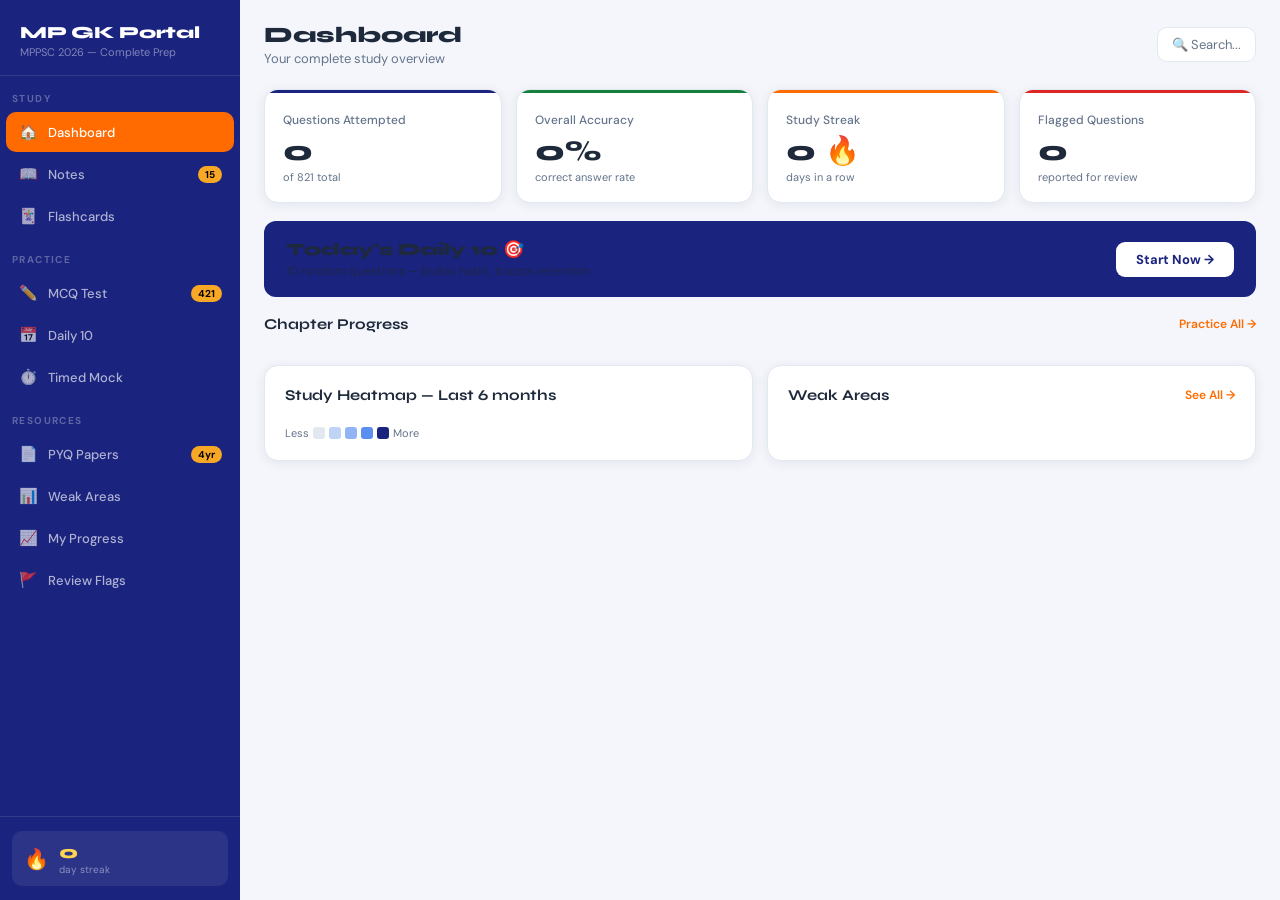
==== index.html @ d8f5557d "Add files via upload" ====
<!DOCTYPE html>
<html lang="en">
<head>
<meta charset="UTF-8">
<meta name="viewport" content="width=device-width,initial-scale=1.0">
<title>MP GK Portal 2026 — MPPSC Complete Prep</title>
<link href="https://fonts.googleapis.com/css2?family=Syne:wght@400;600;700;800&family=DM+Sans:wght@300;400;500;600&display=swap" rel="stylesheet">
<link rel="stylesheet" href="style.css">
</head>
<body>

<!-- SIDEBAR -->
<nav class="sidebar" id="sidebar">
  <div class="logo">
    <div class="logo-title">MP GK Portal</div>
    <div class="logo-sub">MPPSC 2026 — Complete Prep</div>
  </div>
  <div class="nav-section">Study</div>
  <div class="nav-item active" onclick="showPage('dashboard')"><span class="ni">🏠</span>Dashboard</div>
  <div class="nav-item" onclick="showPage('notes')"><span class="ni">📖</span>Notes<span class="nav-badge">15</span></div>
  <div class="nav-item" onclick="showPage('flashcards')"><span class="ni">🃏</span>Flashcards</div>
  <div class="nav-section">Practice</div>
  <div class="nav-item" onclick="showPage('test')"><span class="ni">✏️</span>MCQ Test<span class="nav-badge">421</span></div>
  <div class="nav-item" onclick="showPage('daily')"><span class="ni">📅</span>Daily 10</div>
  <div class="nav-item" onclick="showPage('timed')"><span class="ni">⏱️</span>Timed Mock</div>
  <div class="nav-section">Resources</div>
  <div class="nav-item" onclick="showPage('pyq')"><span class="ni">📄</span>PYQ Papers<span class="nav-badge">4yr</span></div>
  <div class="nav-item" onclick="showPage('weakareas')"><span class="ni">📊</span>Weak Areas</div>
  <div class="nav-item" onclick="showPage('progress')"><span class="ni">📈</span>My Progress</div>
  <div class="nav-item" onclick="showPage('review')">
    <span class="ni">🚩</span>Review Flags
    <span class="nav-badge" id="flag-count-badge" style="background:#DC2626;color:#fff;display:none">0</span>
  </div>
  <div class="nav-bottom">
    <div class="streak-pill">
      <span class="streak-fire">🔥</span>
      <div class="streak-info">
        <div class="streak-days" id="streak-display">0</div>
        <div class="streak-lbl">day streak</div>
      </div>
    </div>
  </div>
</nav>

<main class="main">
  <div class="topbar">
    <div style="display:flex;align-items:center;gap:10px">
      <button class="hamburger" onclick="toggleSidebar()">☰</button>
      <div>
        <div class="page-title" id="pg-title">Dashboard</div>
        <div class="page-sub" id="pg-sub">Your complete study overview</div>
      </div>
    </div>
    <div class="topbar-right">
      <div class="search-box" onclick="showToast('Search: use browser Ctrl+F on Notes page')">🔍 Search...</div>
    </div>
  </div>

  <!-- ═══ DASHBOARD ═══ -->
  <div class="page active" id="page-dashboard">
    <div class="grid-4">
      <div class="stat-card"><div class="stat-accent" style="background:var(--navy)"></div><div class="stat-lbl">Questions Attempted</div><div class="stat-val" id="d-attempted">0</div><div class="stat-delta" id="d-attempted-of" style="color:var(--muted)">of 821 total</div></div>
      <div class="stat-card"><div class="stat-accent" style="background:var(--success)"></div><div class="stat-lbl">Overall Accuracy</div><div class="stat-val" id="d-accuracy">0%</div><div class="stat-delta" style="color:var(--muted)">correct answer rate</div></div>
      <div class="stat-card"><div class="stat-accent" style="background:var(--saff)"></div><div class="stat-lbl">Study Streak</div><div class="stat-val" id="d-streak">0 🔥</div><div class="stat-delta" style="color:var(--muted)">days in a row</div></div>
      <div class="stat-card"><div class="stat-accent" style="background:var(--danger)"></div><div class="stat-lbl">Flagged Questions</div><div class="stat-val" id="d-flags">0</div><div class="stat-delta" style="color:var(--muted)">reported for review</div></div>
    </div>
    <div class="daily-banner" onclick="startDaily()">
      <div><div style="font-family:'Syne',sans-serif;font-size:17px;font-weight:800">Today's Daily 10 🎯</div><div style="font-size:12px;opacity:.8;margin-top:3px">10 random questions — builds habit, boosts retention</div></div>
      <button class="daily-btn" onclick="startDaily()">Start Now →</button>
    </div>
    <div class="sec-hd"><div class="sec-title">Chapter Progress</div><div class="sec-link" onclick="showPage('test')">Practice All →</div></div>
    <div class="ch-grid" id="dash-ch-grid"></div>
    <div class="grid-2">
      <div class="card"><div class="sec-hd"><div class="sec-title">Study Heatmap — Last 6 months</div></div>
        <div class="heatmap-grid" id="heatmap"></div>
        <div class="hm-legend">Less <span class="hm-cell hm-0"></span><span class="hm-cell hm-1"></span><span class="hm-cell hm-2"></span><span class="hm-cell hm-3"></span><span class="hm-cell hm-4"></span> More</div>
      </div>
      <div class="card"><div class="sec-hd"><div class="sec-title">Weak Areas</div><div class="sec-link" onclick="showPage('weakareas')">See All →</div></div><div id="dash-weak"></div></div>
    </div>
  </div>

  <!-- ═══ NOTES ═══ -->
  <div class="page" id="page-notes">
    <div class="notes-layout">
      <div class="notes-nav" id="notes-nav"></div>
      <div id="notes-content-area"></div>
    </div>
  </div>

  <!-- ═══ FLASHCARDS ═══ -->
  <div class="page" id="page-flashcards">
    <div class="flash-wrap">
      <div class="card" style="margin-bottom:16px">
        <div class="sec-hd"><div class="sec-title">Flashcard Mode</div></div>
        <div class="chip-row" id="flash-filter">
          <div class="chip chip-all on" onclick="flashChipAll(this)">All Chapters</div>
        </div>
        <div style="display:flex;gap:12px;align-items:center;flex-wrap:wrap">
          <div id="flash-count-info" style="font-size:13px;color:var(--muted)">421 cards selected</div>
          <button class="btn-primary" style="width:auto;padding:9px 22px" onclick="startFlash()">Start Flashcards →</button>
        </div>
      </div>
      <div id="flash-session" style="display:none">
        <div class="flash-counter" id="flash-counter">Card 1 of 421</div>
        <div class="flashcard" id="flashcard" onclick="flipCard()">
          <div id="flash-hint" style="font-size:11px;color:var(--muted);margin-bottom:10px;letter-spacing:.5px;font-weight:600">TAP TO REVEAL ANSWER</div>
          <div class="flash-q" id="flash-q"></div>
          <div class="flash-ans" id="flash-ans"></div>
          <div class="flash-expl" id="flash-expl"></div>
        </div>
        <div class="flash-nav" id="flash-nav" style="display:none">
          <button class="flash-know" onclick="flashKnow()">✓ I Know This</button>
          <button class="flash-dontknow" onclick="flashDontKnow()">✗ Study More</button>
        </div>
        <div style="display:flex;justify-content:center;gap:20px;margin-top:10px">
          <span style="font-size:12px;color:var(--success);font-weight:600">✓ Known: <span id="flash-known">0</span></span>
          <span style="font-size:12px;color:var(--danger);font-weight:600">✗ Learning: <span id="flash-learn">0</span></span>
        </div>
      </div>
    </div>
  </div>

  <!-- ═══ MCQ TEST ═══ -->
  <div class="page" id="page-test">
    <div id="test-home-scr">
      <div style="max-width:700px;margin:0 auto">
        <div class="card" style="margin-bottom:14px">
          <div class="sec-hd"><div class="sec-title">Select Test Mode</div></div>
          <div class="mode-grid" id="test-mode-grid">
            <div class="mode-card sel" onclick="selMode(this,0)"><div class="mode-icon">📚</div><div class="mode-name">Full Test</div><div class="mode-desc">All selected questions</div></div>
            <div class="mode-card" onclick="selMode(this,100)"><div class="mode-icon">📋</div><div class="mode-name">Long — 100 Qs</div><div class="mode-desc">Random · ~60 min</div></div>
            <div class="mode-card" onclick="selMode(this,50)"><div class="mode-icon">⚡</div><div class="mode-name">Practice — 50 Qs</div><div class="mode-desc">Random · ~30 min</div></div>
            <div class="mode-card" onclick="selMode(this,25)"><div class="mode-icon">🎯</div><div class="mode-name">Quick — 25 Qs</div><div class="mode-desc">Random · ~15 min</div></div>
          </div>
        </div>
        <div class="card" style="margin-bottom:14px">
          <div class="sec-hd"><div class="sec-title">Filter by Chapter</div><button class="btn-ghost" onclick="selectAllChaps()">Select All</button></div>
          <div class="chip-row" id="ch-filter-chips"></div>
        </div>
        <button class="btn-primary" onclick="startTest(false)">Start Test →</button>
      </div>
    </div>
    <div id="test-q-scr" style="display:none;max-width:720px;margin:0 auto">
      <div class="q-header">
        <div style="display:flex;align-items:center;gap:8px;flex-wrap:wrap">
          <span class="q-badge" id="qchap-badge">Chapter</span>
          <span class="q-num-pill" id="q-num-badge">Q1</span>
          <span class="q-upd" id="q-upd-badge" style="display:none">Updated 2026</span>
        </div>
        <span id="q-info-text" style="font-size:12px;color:var(--muted)">1/421</span>
      </div>
      <div class="pbar"><div class="pfill" id="q-pfill" style="width:.2%"></div></div>
      <div class="q-card">
        <div class="q-text" id="q-text"></div>
        <div class="opts" id="q-opts"></div>
        <div class="conf-wrap" id="conf-wrap" style="display:none">
          <button class="conf-btn conf-sure" id="conf-sure" onclick="setConf('sure')">✓ Sure</button>
          <button class="conf-btn conf-unsure" id="conf-unsure" onclick="setConf('unsure')">? Unsure</button>
          <span style="font-size:11px;color:var(--muted);align-self:center">Rate your confidence</span>
        </div>
        <div class="ans-box" id="q-ans-box">
          <div class="ans-correct" id="q-ans-correct"></div>
          <div class="ans-expl" id="q-ans-expl"></div>
          <div class="ans-upd" id="q-ans-upd" style="display:none"></div>
        </div>
      </div>
      <div class="q-actions">
        <button class="btn-reveal" id="btn-reveal" onclick="revealAns()">🔍 Reveal Answer</button>
        <button class="btn-next" id="btn-next" style="display:none" onclick="nextQ()">Next →</button>
        <button class="btn-skip" id="btn-skip" onclick="skipQ()">Skip</button>
        <button class="btn-flag" id="btn-flag" onclick="flagQuestion()">🚩 Flag for Review</button>
      </div>
    </div>
    <div id="test-result-scr" style="display:none;max-width:680px;margin:0 auto">
      <div class="card result-big">
        <div style="font-size:32px;margin-bottom:8px">🏆</div>
        <div style="font-family:'Syne',sans-serif;font-size:19px;font-weight:800;margin-bottom:4px">Test Complete!</div>
        <div class="score-circle" id="res-circle">
          <div class="score-pct" id="res-pct">0%</div>
          <div class="score-grade" id="res-grade">Score</div>
        </div>
        <div class="result-grid">
          <div class="rg-item g"><div class="rg-val" id="rg-c">0</div><div class="rg-lbl">Correct</div></div>
          <div class="rg-item r"><div class="rg-val" id="rg-w">0</div><div class="rg-lbl">Wrong</div></div>
          <div class="rg-item o"><div class="rg-val" id="rg-s">0</div><div class="rg-lbl">Skipped</div></div>
          <div class="rg-item"><div class="rg-val" id="rg-t">0</div><div class="rg-lbl">Total</div></div>
          <div class="rg-item"><div class="rg-val" id="rg-a">0%</div><div class="rg-lbl">Accuracy</div></div>
          <div class="rg-item"><div class="rg-val" id="rg-tm">0m</div><div class="rg-lbl">Time</div></div>
        </div>
        <div class="result-btns">
          <button class="btn-primary" style="width:auto;padding:10px 22px" onclick="retakeTest()">Retake</button>
          <button class="btn-secondary" onclick="showReview()">Review Answers</button>
          <button class="btn-ghost" onclick="showPage('dashboard')">Dashboard</button>
        </div>
      </div>
      <div id="review-answers-section" style="display:none;margin-top:16px">
        <div class="sec-hd">
          <div class="sec-title">Answer Review</div>
          <div style="display:flex;gap:6px">
            <button class="btn-ghost" id="rf-all" onclick="filterReview('all')" style="border-color:var(--navy);color:var(--navy)">All</button>
            <button class="btn-ghost" id="rf-wrong" onclick="filterReview('wrong')">Wrong</button>
            <button class="btn-ghost" id="rf-unsure" onclick="filterReview('unsure')">Unsure</button>
          </div>
        </div>
        <div id="review-list-container"></div>
      </div>
    </div>
  </div>

  <!-- ═══ DAILY 10 ═══ -->
  <div class="page" id="page-daily">
    <div style="max-width:500px">
      <div class="daily-banner" style="margin-bottom:16px">
        <div><div style="font-family:'Syne',sans-serif;font-size:18px;font-weight:800">Daily 10 Challenge</div><div style="font-size:12px;opacity:.8;margin-top:3px">10 questions every day</div></div>
        <div style="font-size:32px;font-weight:800;color:#FFD54F;font-family:'Syne',sans-serif">10</div>
      </div>
      <div class="card">
        <div style="font-size:14px;font-weight:600;margin-bottom:5px">Today's session</div>
        <div id="daily-date-info" style="font-size:12px;color:var(--muted);margin-bottom:16px"></div>
        <div style="background:var(--bg);border-radius:12px;padding:16px;text-align:center;margin-bottom:16px">
          <div id="daily-streak-num" style="font-size:36px;font-weight:800;color:var(--navy);font-family:'Syne',sans-serif">0</div>
          <div style="font-size:12px;color:var(--muted)">day streak 🔥</div>
        </div>
        <button class="btn-primary" onclick="startDaily()">Begin Today's 10 Questions →</button>
      </div>
    </div>
  </div>

  <!-- ═══ TIMED MOCK ═══ -->
  <div class="page" id="page-timed">
    <div style="max-width:580px;margin:0 auto" id="timed-home">
      <div class="card" style="text-align:center;padding:28px">
        <div style="font-size:40px;margin-bottom:12px">⏱️</div>
        <div style="font-family:'Syne',sans-serif;font-size:20px;font-weight:800;margin-bottom:6px">Timed Mock Test</div>
        <div style="font-size:13px;color:var(--muted);margin-bottom:20px">Simulate real exam conditions with live countdown</div>
        <div class="mode-grid" id="timed-mode-grid" style="margin-bottom:16px">
          <div class="mode-card sel" onclick="selTimedMode(this,100,90)"><div class="mode-icon">📝</div><div class="mode-name">Full Mock</div><div class="mode-desc">100 Qs · 90 Minutes</div></div>
          <div class="mode-card" onclick="selTimedMode(this,50,45)"><div class="mode-icon">⚡</div><div class="mode-name">Quick Mock</div><div class="mode-desc">50 Qs · 45 Minutes</div></div>
        </div>
        <button class="btn-primary" onclick="startTimedTest()">Start Timed Mock →</button>
      </div>
    </div>
    <div id="timed-test-wrap" style="display:none;max-width:720px;margin:0 auto">
      <div style="display:flex;align-items:center;justify-content:space-between;margin-bottom:14px;flex-wrap:wrap;gap:8px">
        <div class="q-timer-box" id="timed-timer">90:00</div>
        <div style="font-size:13px;color:var(--muted)" id="timed-info">Q 1/100</div>
        <button class="btn-ghost" style="color:var(--danger);border-color:#FCA5A5" onclick="endTimedTest()">End Test</button>
      </div>
      <div class="pbar"><div class="pfill" id="timed-pbar" style="width:.2%"></div></div>
      <div class="q-card">
        <div class="q-chapter-tag" id="timed-chap"></div>
        <div class="q-num-pill" id="timed-qnum" style="display:inline-block;margin-bottom:10px">Q1</div>
        <div class="q-text" id="timed-qtext"></div>
        <div class="opts" id="timed-opts"></div>
        <div class="ans-box" id="timed-ans-box">
          <div class="ans-correct" id="timed-ans-correct"></div>
          <div class="ans-expl" id="timed-ans-expl"></div>
        </div>
      </div>
      <div class="q-actions">
        <button class="btn-reveal" id="timed-reveal" onclick="timedReveal()">🔍 Reveal</button>
        <button class="btn-next" id="timed-next" style="display:none" onclick="timedNext()">Next →</button>
        <button class="btn-skip" onclick="timedSkip()">Skip</button>
      </div>
    </div>
  </div>

  <!-- ═══ PYQ PAPERS ═══ -->
  <div class="page" id="page-pyq">
    <div class="pyq-year-tabs">
      <div class="pyq-tab active" data-year="all" onclick="renderPYQ('all')">All Years</div>
      <div class="pyq-tab" data-year="2024" onclick="renderPYQ('2024')">2024</div>
      <div class="pyq-tab" data-year="2023" onclick="renderPYQ('2023')">2023</div>
      <div class="pyq-tab" data-year="2022" onclick="renderPYQ('2022')">2022</div>
      <div class="pyq-tab" data-year="2021" onclick="renderPYQ('2021')">2021</div>
    </div>
    <div class="card" style="margin-bottom:14px;background:#EEF0FF;border-color:#C5CAE9">
      <div style="font-size:13px;color:var(--navy);font-weight:600">📋 About PYQ Section</div>
      <div style="font-size:12px;color:var(--muted);margin-top:4px">Each paper has 100 practice MCQs based on MPPSC exam pattern. Click "Download" to get the official PDF from MPPSC website, or "Practice MCQs" to attempt questions here.</div>
    </div>
    <div id="pyq-list"></div>
  </div>

  <!-- ═══ WEAK AREAS ═══ -->
  <div class="page" id="page-weakareas">
    <div class="grid-2">
      <div class="card">
        <div class="sec-hd"><div class="sec-title">Chapter-wise Accuracy</div></div>
        <div id="weak-list-full"></div>
      </div>
      <div class="card">
        <div class="sec-hd"><div class="sec-title">Improvement Suggestions</div></div>
        <div id="weak-suggestions" style="font-size:13px;color:var(--muted);line-height:1.8"></div>
      </div>
    </div>
    <div class="card">
      <div class="sec-hd"><div class="sec-title">Smart Revision Mode</div><div style="font-size:12px;color:var(--muted)">Only your previously wrong questions</div></div>
      <div id="smart-rev-info" style="font-size:13px;color:var(--muted);margin-bottom:12px">Complete some tests first to unlock smart revision.</div>
      <button class="btn-primary" style="width:auto;padding:10px 22px" onclick="startSmartRevision()">Start Smart Revision →</button>
    </div>
  </div>

  <!-- ═══ PROGRESS ═══ -->
  <div class="page" id="page-progress">
    <div class="grid-4" id="prog-stats"></div>
    <div class="card" style="margin-bottom:16px">
      <div class="sec-hd"><div class="sec-title">Study Heatmap — Last 6 months</div></div>
      <div class="heatmap-grid" id="heatmap2"></div>
      <div class="hm-legend">Less <span class="hm-cell hm-0"></span><span class="hm-cell hm-1"></span><span class="hm-cell hm-2"></span><span class="hm-cell hm-3"></span><span class="hm-cell hm-4"></span> More</div>
    </div>
    <div class="card">
      <div class="sec-hd"><div class="sec-title">Chapter Progress Rings</div></div>
      <div class="rings-grid" id="progress-rings"></div>
    </div>
  </div>

  <!-- ═══ REVIEW FLAGS ═══ -->
  <div class="page" id="page-review">
    <div class="grid-3" style="margin-bottom:20px">
      <div class="stat-card"><div class="stat-accent" style="background:var(--danger)"></div><div class="stat-lbl">Total Flagged</div><div class="stat-val" id="rev-total">0</div></div>
      <div class="stat-card"><div class="stat-accent" style="background:var(--warn)"></div><div class="stat-lbl">Pending Review</div><div class="stat-val" id="rev-pending">0</div></div>
      <div class="stat-card"><div class="stat-accent" style="background:var(--success)"></div><div class="stat-lbl">Resolved</div><div class="stat-val" id="rev-resolved">0</div></div>
    </div>
    <div class="card">
      <div class="sec-hd">
        <div class="sec-title">Flagged Questions</div>
        <div style="font-size:12px;color:var(--muted)">Community-reported · Admin can mark resolved</div>
      </div>
      <div id="flags-list"></div>
    </div>
  </div>

</main>

<!-- FLAG MODAL — using fixed positioning properly -->
<div id="flag-modal" style="display:none;position:fixed;inset:0;background:rgba(0,0,0,.55);z-index:9000;align-items:center;justify-content:center">
  <div style="background:#fff;border-radius:16px;padding:26px;max-width:460px;width:calc(100% - 40px);margin:20px;box-shadow:0 20px 60px rgba(0,0,0,.3)">
    <div style="font-family:'Syne',sans-serif;font-size:16px;font-weight:800;margin-bottom:5px">🚩 Flag for Review</div>
    <div style="font-size:12px;color:var(--muted);margin-bottom:14px">Report incorrect answers, outdated info, or confusing questions</div>
    <div id="flag-q-preview" style="background:#F4F6FB;border-radius:8px;padding:12px;font-size:13px;font-weight:600;margin-bottom:14px;color:var(--text);border-left:3px solid var(--danger)"></div>
    <div style="font-size:12px;font-weight:700;margin-bottom:10px;color:var(--text)">Reason:</div>
    <div style="display:flex;flex-direction:column;gap:8px;margin-bottom:14px">
      <label style="display:flex;align-items:center;gap:9px;font-size:13px;cursor:pointer"><input type="radio" name="fr" value="wrong_answer" checked> Wrong correct answer marked</label>
      <label style="display:flex;align-items:center;gap:9px;font-size:13px;cursor:pointer"><input type="radio" name="fr" value="outdated"> Outdated information (2026 update needed)</label>
      <label style="display:flex;align-items:center;gap:9px;font-size:13px;cursor:pointer"><input type="radio" name="fr" value="confusing"> Confusing or ambiguous question</label>
      <label style="display:flex;align-items:center;gap:9px;font-size:13px;cursor:pointer"><input type="radio" name="fr" value="typo"> Spelling or typo error</label>
    </div>
    <textarea id="flag-note" placeholder="Additional details (optional)..." style="width:100%;border:1px solid var(--border);border-radius:8px;padding:10px;font-size:12px;font-family:'DM Sans',sans-serif;resize:vertical;min-height:68px;margin-bottom:14px;background:var(--bg);color:var(--text)"></textarea>
    <div style="display:flex;gap:10px">
      <button class="btn-primary" style="flex:1" onclick="submitFlag()">Submit Report</button>
      <button class="btn-ghost" onclick="closeFlagModal()">Cancel</button>
    </div>
  </div>
</div>

<script src="data_q.js"></script>
<script src="data_pyq.js"></script>
<script src="data_notes.js"></script>
<script src="app.js"></script>
</body>
</html>
---- style.css ----
:root{--navy:#1A237E;--saff:#FF6B00;--gold:#F9A825;--bg:#F4F6FB;--card:#fff;--border:#E2E8F0;--text:#1E293B;--muted:#64748B;--success:#15803D;--danger:#DC2626;--warn:#D97706;--radius:14px;--shadow:0 2px 12px rgba(30,41,59,.08)}
*{box-sizing:border-box;margin:0;padding:0}
body{font-family:'DM Sans',sans-serif;background:var(--bg);color:var(--text);min-height:100vh;overflow-x:hidden}

/* SIDEBAR */
.sidebar{width:240px;background:var(--navy);min-height:100vh;position:fixed;left:0;top:0;z-index:100;display:flex;flex-direction:column;transition:transform .3s}
.logo{padding:22px 20px 16px;border-bottom:1px solid rgba(255,255,255,.1)}
.logo-title{font-family:'Syne',sans-serif;font-size:17px;font-weight:800;color:#fff;letter-spacing:-.3px}
.logo-sub{font-size:11px;color:rgba(255,255,255,.45);margin-top:2px}
.nav-section{padding:16px 12px 6px;font-size:10px;font-weight:700;color:rgba(255,255,255,.3);letter-spacing:1.4px;text-transform:uppercase}
.nav-item{display:flex;align-items:center;gap:10px;padding:10px 12px;margin:1px 6px;border-radius:10px;cursor:pointer;color:rgba(255,255,255,.65);font-size:13px;font-weight:500;transition:all .15s}
.nav-item:hover{background:rgba(255,255,255,.1);color:#fff}
.nav-item.active{background:var(--saff);color:#fff}
.nav-item .ni{font-size:15px;width:20px;text-align:center;flex-shrink:0}
.nav-badge{margin-left:auto;background:var(--gold);color:#000;font-size:10px;font-weight:700;padding:2px 7px;border-radius:20px}
.nav-bottom{margin-top:auto;padding:14px 12px;border-top:1px solid rgba(255,255,255,.1)}
.streak-pill{background:rgba(255,255,255,.08);border-radius:10px;padding:10px 12px;display:flex;align-items:center;gap:10px}
.streak-fire{font-size:20px}
.streak-days{font-size:18px;font-weight:800;color:#FFD54F;font-family:'Syne',sans-serif}
.streak-lbl{font-size:10px;color:rgba(255,255,255,.45)}
.streak-info{flex:1}

/* MAIN */
.main{margin-left:240px;min-height:100vh;padding:22px 24px}
.topbar{display:flex;align-items:center;justify-content:space-between;margin-bottom:22px}
.page-title{font-family:'Syne',sans-serif;font-size:22px;font-weight:800;color:var(--text)}
.page-sub{font-size:13px;color:var(--muted);margin-top:2px}
.topbar-right{display:flex;align-items:center;gap:10px}
.search-box{display:flex;align-items:center;gap:8px;background:var(--card);border:1px solid var(--border);border-radius:10px;padding:8px 14px;font-size:13px;color:var(--muted);cursor:pointer}
.hamburger{display:none;background:none;border:none;font-size:22px;cursor:pointer;padding:4px;color:var(--text)}

.page{display:none}.page.active{display:block}

/* CARDS */
.card{background:var(--card);border-radius:var(--radius);border:1px solid var(--border);box-shadow:var(--shadow);padding:20px}

/* GRIDS */
.grid-4{display:grid;grid-template-columns:repeat(4,1fr);gap:14px;margin-bottom:18px}
.grid-3{display:grid;grid-template-columns:repeat(3,1fr);gap:14px;margin-bottom:18px}
.grid-2{display:grid;grid-template-columns:repeat(2,minmax(0,1fr));gap:14px;margin-bottom:18px}

/* STAT CARDS */
.stat-card{background:var(--card);border-radius:var(--radius);border:1px solid var(--border);padding:18px;position:relative;overflow:hidden;box-shadow:var(--shadow)}
.stat-accent{position:absolute;top:0;left:0;right:0;height:3px}
.stat-lbl{font-size:12px;color:var(--muted);font-weight:500;margin-top:4px}
.stat-val{font-family:'Syne',sans-serif;font-size:28px;font-weight:800;margin:6px 0 2px}
.stat-delta{font-size:11px;color:var(--muted)}

/* SECTION HEADER */
.sec-hd{display:flex;align-items:center;justify-content:space-between;margin-bottom:14px}
.sec-title{font-family:'Syne',sans-serif;font-size:15px;font-weight:700}
.sec-link{font-size:12px;color:var(--saff);cursor:pointer;font-weight:600}

/* DAILY BANNER */
.daily-banner{background:var(--navy);border-radius:12px;padding:18px 22px;margin-bottom:18px;display:flex;align-items:center;justify-content:space-between;cursor:pointer}
.daily-btn{background:#fff;color:var(--navy);border:none;border-radius:9px;padding:9px 20px;font-size:13px;font-weight:700;cursor:pointer;font-family:'DM Sans',sans-serif;white-space:nowrap}

/* CHAPTER CARDS */
.ch-grid{display:grid;grid-template-columns:repeat(3,1fr);gap:10px;margin-bottom:18px}
.ch-card{background:var(--card);border:1px solid var(--border);border-radius:12px;padding:14px;cursor:pointer;transition:all .2s}
.ch-card:hover{border-color:var(--navy);transform:translateY(-2px);box-shadow:0 6px 20px rgba(26,35,126,.1)}
.ch-pb{height:4px;border-radius:2px;background:#E2E8F0;margin-top:10px;overflow:hidden}
.ch-pf{height:100%;border-radius:2px;transition:width .6s}
.ch-name{font-size:12px;font-weight:600}
.ch-count{font-size:10px;color:var(--muted);margin-top:2px}

/* HEATMAP */
.heatmap-grid{display:grid;grid-template-columns:repeat(26,1fr);gap:3px;margin:8px 0}
.hm-cell{aspect-ratio:1;border-radius:3px;display:inline-block;width:12px;height:12px}
.hm-legend{display:flex;align-items:center;gap:4px;font-size:11px;color:var(--muted)}
.hm-0{background:#E2E8F0}.hm-1{background:#BFD3F7}.hm-2{background:#93B4F4}.hm-3{background:#5C8EEF}.hm-4{background:var(--navy)}

/* WEAK AREAS */
.weak-item{display:flex;align-items:center;gap:12px;padding:9px 0;border-bottom:1px solid var(--border)}
.weak-item:last-child{border:0}
.weak-bar-wrap{flex:1;height:6px;background:#E2E8F0;border-radius:3px;overflow:hidden}
.weak-bar{height:100%;border-radius:3px;transition:width .8s}
.weak-name{font-size:11.5px;font-weight:600;width:120px;flex-shrink:0}
.weak-pct{font-size:12px;font-weight:700;width:38px;text-align:right;flex-shrink:0}

/* NOTES */
.notes-layout{display:grid;grid-template-columns:200px 1fr;gap:16px}
.notes-nav{display:flex;flex-direction:column;gap:2px}
.notes-nav-item{padding:9px 12px;border-radius:9px;cursor:pointer;font-size:12.5px;font-weight:500;color:var(--muted);transition:all .15s;border:1px solid transparent}
.notes-nav-item:hover{background:var(--card);color:var(--text);border-color:var(--border)}
.notes-nav-item.active{background:var(--navy);color:#fff}
.notes-nav-item.starred::after{content:"★";color:var(--gold);margin-left:5px}
.note-content{display:none}.note-content.active{display:block}
.nsh{background:var(--navy);color:#fff;padding:9px 16px;border-radius:9px;font-size:13px;font-weight:700;margin-bottom:10px}
.nssh{background:var(--saff);color:#fff;padding:5px 13px;border-radius:6px;font-size:11px;font-weight:700;margin:10px 0 7px}
.nkv{width:100%;border-collapse:collapse;font-size:12.5px;margin-bottom:8px}
.nkv td{padding:6px 10px;border:1px solid var(--border);vertical-align:top;line-height:1.5}
.nkv tr:nth-child(odd) td{background:#F8F9FF}
.nkv td:first-child{font-weight:600;color:var(--navy);width:32%;background:#EEF0FF!important}
.ntip{padding:9px 13px;border-radius:7px;font-size:12px;margin:8px 0;border-left:4px solid}
.ntip-w{background:#FFFBEB;color:#92400E;border-color:var(--gold)}
.ntip-r{background:#FEF2F2;color:#991B1B;border-color:var(--danger)}
.nbl{background:#FFF7ED;border-radius:8px;padding:10px 14px;margin-bottom:9px}
.nbi{font-size:12.5px;padding:3px 0 3px 16px;position:relative;border-bottom:1px solid #FED7AA;line-height:1.5}
.nbi:last-child{border:0}
.nbi::before{content:"▸";position:absolute;left:2px;color:var(--saff)}

/* FLASHCARDS */
.flash-wrap{max-width:560px;margin:0 auto}
.flashcard{background:var(--card);border-radius:18px;border:1px solid var(--border);padding:36px 28px;text-align:center;min-height:220px;display:flex;flex-direction:column;justify-content:center;cursor:pointer;transition:all .3s;box-shadow:0 4px 24px rgba(30,41,59,.08)}
.flashcard:hover{box-shadow:0 8px 32px rgba(30,41,59,.12)}
.flash-q{font-size:17px;font-weight:600;color:var(--text);line-height:1.5}
.flash-ans{font-size:15px;font-weight:700;color:var(--success);margin-top:14px;display:none}
.flash-ans.show{display:block}
.flash-expl{font-size:12px;color:var(--muted);margin-top:8px;display:none}
.flash-expl.show{display:block}
.flash-nav{display:flex;justify-content:center;gap:12px;margin-top:16px}
.flash-know{background:#DCFCE7;color:#15803D;border:1.5px solid #16A34A;border-radius:9px;padding:9px 22px;font-size:13px;font-weight:700;cursor:pointer;font-family:'DM Sans',sans-serif}
.flash-dontknow{background:#FEE2E2;color:#DC2626;border:1.5px solid var(--danger);border-radius:9px;padding:9px 22px;font-size:13px;font-weight:700;cursor:pointer;font-family:'DM Sans',sans-serif}
.flash-counter{text-align:center;margin:0 0 12px;font-size:12px;color:var(--muted);font-weight:600}

/* MCQ TEST */
.mode-grid{display:grid;grid-template-columns:repeat(2,1fr);gap:10px;margin:14px 0}
.mode-card{border:2px solid var(--border);border-radius:12px;padding:16px;cursor:pointer;transition:all .15s;background:var(--card)}
.mode-card:hover{border-color:var(--navy)}
.mode-card.sel{border-color:var(--navy);background:#EEF0FF}
.mode-icon{font-size:22px;margin-bottom:6px}
.mode-name{font-size:13px;font-weight:700;color:var(--text)}
.mode-desc{font-size:11px;color:var(--muted);margin-top:2px}
.q-header{display:flex;align-items:center;justify-content:space-between;margin-bottom:12px;flex-wrap:wrap;gap:8px}
.q-badge{background:#EEF0FF;color:var(--navy);font-size:10px;font-weight:700;padding:4px 10px;border-radius:20px}
.q-num-pill{display:inline-block;background:var(--navy);color:#FFD54F;font-size:11px;font-weight:700;padding:3px 10px;border-radius:12px}
.q-chapter-tag{font-size:10px;font-weight:700;color:var(--saff);text-transform:uppercase;letter-spacing:.8px;margin-bottom:6px}
.q-upd{display:inline-block;font-size:10px;font-weight:700;background:#FFF3E0;color:#E65100;border:1px solid #FFCC80;padding:2px 7px;border-radius:4px;margin-left:5px;vertical-align:middle}
.pbar{height:5px;background:#E2E8F0;border-radius:3px;margin-bottom:18px;overflow:hidden}
.pfill{height:100%;background:linear-gradient(90deg,var(--navy),var(--saff));border-radius:3px;transition:width .5s}
.q-card{background:var(--card);border-radius:var(--radius);border:1px solid var(--border);padding:24px;margin-bottom:14px;box-shadow:var(--shadow)}
.q-text{font-size:15px;font-weight:600;color:var(--text);line-height:1.55;margin-bottom:18px}
.opts{display:flex;flex-direction:column;gap:10px}
.opt{display:flex;align-items:flex-start;gap:12px;padding:13px 16px;border:2px solid var(--border);border-radius:12px;cursor:pointer;background:var(--card);text-align:left;font-size:13.5px;color:var(--text);line-height:1.4;transition:all .2s;width:100%;font-family:'DM Sans',sans-serif}
.opt:hover:not(:disabled){border-color:#9FA8DA;background:#F8F9FF}
.opt-lbl{background:#EEF0FF;color:var(--navy);font-weight:700;font-size:11px;min-width:26px;height:26px;border-radius:50%;display:flex;align-items:center;justify-content:center;flex-shrink:0;margin-top:1px;transition:all .2s}
.opt:hover:not(:disabled) .opt-lbl{background:var(--navy);color:#fff}
.opt.right{border-color:#16A34A;background:#F0FDF4}
.opt.right .opt-lbl{background:#16A34A;color:#fff}
.opt.wrong{border-color:var(--danger);background:#FEF2F2}
.opt.wrong .opt-lbl{background:var(--danger);color:#fff}
.opt:disabled{cursor:default}
.conf-wrap{display:flex;gap:8px;margin-top:10px;padding-top:10px;border-top:1px solid var(--border)}
.conf-btn{padding:5px 14px;border-radius:20px;font-size:11px;font-weight:700;cursor:pointer;border:1.5px solid;font-family:'DM Sans',sans-serif}
.conf-sure{border-color:#16A34A;color:#16A34A;background:#F0FDF4}
.conf-sure.sel{background:#16A34A;color:#fff}
.conf-unsure{border-color:var(--warn);color:var(--warn);background:#FFFBEB}
.conf-unsure.sel{background:var(--warn);color:#fff}
.ans-box{border-radius:10px;padding:14px 16px;display:none;background:#F0FDF4;border:1px solid #BBF7D0;margin-top:10px}
.ans-box.show{display:block;animation:slideUp .25s ease}
@keyframes slideUp{from{opacity:0;transform:translateY(-6px)}to{opacity:1;transform:translateY(0)}}
.ans-correct{font-size:13px;font-weight:700;color:#15803D;margin-bottom:4px}
.ans-expl{font-size:12.5px;color:#374151;line-height:1.5}
.ans-upd{font-size:11px;color:#D97706;font-weight:700;margin-top:6px;padding:3px 9px;background:#FFFBEB;border-radius:6px;display:inline-block;border:1px solid #FDE68A}
.q-actions{display:flex;gap:10px;flex-wrap:wrap;align-items:center}
.btn-reveal{background:var(--card);color:var(--navy);border:2px solid var(--navy);border-radius:9px;padding:10px 18px;font-size:13px;font-weight:600;cursor:pointer;font-family:'DM Sans',sans-serif;transition:all .2s}
.btn-reveal:hover{background:#EEF0FF}
.btn-next{background:var(--navy);color:#fff;border:none;border-radius:9px;padding:10px 22px;font-size:13px;font-weight:600;cursor:pointer;font-family:'DM Sans',sans-serif;transition:all .2s}
.btn-next:hover{background:#283593}
.btn-skip{background:var(--card);color:var(--muted);border:1.5px solid var(--border);border-radius:9px;padding:10px 16px;font-size:12px;cursor:pointer;font-family:'DM Sans',sans-serif}
.btn-flag{background:#FEF2F2;color:var(--danger);border:1.5px solid #FCA5A5;border-radius:9px;padding:10px 16px;font-size:12px;cursor:pointer;font-family:'DM Sans',sans-serif;margin-left:auto;font-weight:600;display:flex;align-items:center;gap:5px}
.btn-flag:hover{background:#FEE2E2}
.btn-flag.flagged{background:var(--danger);color:#fff;border-color:var(--danger)}
.q-timer-box{background:var(--navy);color:#FFD54F;font-size:14px;font-weight:700;padding:7px 16px;border-radius:20px;font-family:'Syne',sans-serif}
.q-timer-box.warn{background:var(--danger)}

/* RESULTS */
.result-big{text-align:center;padding:28px 20px}
.score-circle{width:128px;height:128px;border-radius:50%;display:flex;flex-direction:column;align-items:center;justify-content:center;margin:0 auto 16px;border:6px solid var(--navy)}
.score-pct{font-family:'Syne',sans-serif;font-size:34px;font-weight:800;color:var(--navy)}
.score-grade{font-size:11px;color:var(--muted);margin-top:2px}
.result-grid{display:grid;grid-template-columns:repeat(3,1fr);gap:10px;margin:16px 0}
.rg-item{background:var(--bg);border-radius:10px;padding:12px;text-align:center}
.rg-val{font-family:'Syne',sans-serif;font-size:22px;font-weight:800}
.rg-lbl{font-size:10px;color:var(--muted);margin-top:2px;font-weight:500}
.rg-item.g .rg-val{color:var(--success)}.rg-item.r .rg-val{color:var(--danger)}.rg-item.o .rg-val{color:var(--warn)}
.result-btns{display:flex;gap:10px;justify-content:center;flex-wrap:wrap;margin-top:16px}

/* REVIEW LIST */
.rev-item{background:var(--card);border-radius:10px;padding:13px 16px;margin-bottom:8px;border-left:4px solid #16A34A;box-shadow:0 1px 4px rgba(0,0,0,.05)}
.rev-item.wrong{border-left-color:var(--danger)}
.rev-item.skipped{border-left-color:var(--warn)}
.rev-q{font-size:13px;font-weight:600;margin-bottom:5px}
.rev-tags{display:flex;gap:5px;flex-wrap:wrap;margin-bottom:3px}
.rtag{padding:2px 8px;border-radius:5px;font-size:11px;font-weight:600}
.t-c{background:#DCFCE7;color:#15803D}.t-w{background:#FEE2E2;color:#DC2626}.t-s{background:#FEF3C7;color:#D97706}.t-u{background:#EDE9FE;color:#7C3AED}
.rev-expl{font-size:11.5px;color:var(--muted);line-height:1.4}

/* PYQ */
.pyq-year-tabs{display:flex;gap:8px;margin-bottom:16px;flex-wrap:wrap}
.pyq-tab{padding:8px 18px;border-radius:20px;border:1.5px solid var(--border);font-size:13px;font-weight:600;cursor:pointer;background:var(--card);color:var(--muted);transition:all .15s}
.pyq-tab:hover{border-color:var(--navy);color:var(--navy)}
.pyq-tab.active{background:var(--navy);color:#fff;border-color:var(--navy)}
.pyq-paper-card{background:var(--card);border-radius:var(--radius);border:1px solid var(--border);padding:18px 20px;margin-bottom:12px;display:flex;align-items:center;gap:16px;box-shadow:var(--shadow)}
.pyq-icon{width:46px;height:46px;border-radius:10px;background:#EEF0FF;display:flex;align-items:center;justify-content:center;font-size:22px;flex-shrink:0}
.pyq-info{flex:1;min-width:0}
.pyq-name{font-size:14px;font-weight:600}
.pyq-meta{font-size:12px;color:var(--muted);margin-top:3px}
.pyq-actions{display:flex;gap:8px;flex-shrink:0}
.btn-dl{background:var(--navy);color:#fff;border:none;border-radius:8px;padding:8px 16px;font-size:12px;font-weight:600;cursor:pointer;font-family:'DM Sans',sans-serif}
.btn-practice{background:#FFF3E0;color:var(--saff);border:1.5px solid var(--saff);border-radius:8px;padding:8px 16px;font-size:12px;font-weight:600;cursor:pointer;font-family:'DM Sans',sans-serif}

/* CHIPS */
.chip-row{display:flex;gap:6px;flex-wrap:wrap;margin-bottom:14px}
.chip{padding:5px 12px;border:1.5px solid var(--border);border-radius:20px;font-size:11px;font-weight:600;cursor:pointer;background:var(--card);color:var(--muted);transition:all .15s;user-select:none}
.chip:hover{border-color:var(--navy);color:var(--navy)}
.chip.on{background:var(--navy);color:#fff;border-color:var(--navy)}
.chip-all{background:#EEF0FF;color:var(--navy);border-color:#C5CAE9;font-weight:700}
.chip-all.on{background:var(--navy);color:#FFD54F}

/* REVIEW FLAGS */
.review-flag-item{background:var(--card);border:1px solid var(--border);border-radius:12px;padding:16px;margin-bottom:10px;border-left:4px solid var(--danger);box-shadow:var(--shadow)}
.rf-q{font-size:13px;font-weight:600;margin-bottom:6px}
.rf-meta{font-size:11px;color:var(--muted);margin-bottom:6px}
.rf-status{display:inline-flex;align-items:center;gap:5px;font-size:11px;font-weight:700;padding:3px 9px;border-radius:20px}
.rf-pending{background:#FEF2F2;color:var(--danger)}.rf-resolved{background:#DCFCE7;color:var(--success)}

/* BUTTONS */
.btn-primary{background:var(--navy);color:#fff;border:none;border-radius:10px;padding:12px 24px;font-size:14px;font-weight:600;cursor:pointer;font-family:'DM Sans',sans-serif;transition:all .2s;width:100%}
.btn-primary:hover{background:#283593;transform:translateY(-1px)}
.btn-secondary{background:var(--card);color:var(--navy);border:2px solid var(--navy);border-radius:10px;padding:10px 20px;font-size:13px;font-weight:600;cursor:pointer;font-family:'DM Sans',sans-serif;transition:all .2s}
.btn-secondary:hover{background:#EEF0FF}
.btn-ghost{background:transparent;color:var(--muted);border:1.5px solid var(--border);border-radius:8px;padding:7px 14px;font-size:12px;cursor:pointer;font-family:'DM Sans',sans-serif;transition:all .2s}
.btn-ghost:hover{background:var(--bg);border-color:var(--navy);color:var(--navy)}

/* PROGRESS RINGS */
.rings-grid{display:grid;grid-template-columns:repeat(7,1fr);gap:14px}
.ring-wrap{display:flex;flex-direction:column;align-items:center;gap:5px}
.ring-lbl{font-size:10px;color:var(--muted);text-align:center;font-weight:500;line-height:1.3}

/* MOBILE */
@media(max-width:860px){
  .sidebar{transform:translateX(-240px)}.sidebar.open{transform:translateX(0)}
  .main{margin-left:0;padding:14px}
  .hamburger{display:block}
  .grid-4,.grid-3{grid-template-columns:repeat(2,1fr)}
  .ch-grid{grid-template-columns:repeat(2,1fr)}
  .notes-layout{grid-template-columns:1fr}
  .notes-nav{flex-direction:row;flex-wrap:wrap}
  .mode-grid{grid-template-columns:1fr}
  .pyq-paper-card{flex-direction:column;align-items:flex-start;gap:12px}
  .pyq-actions{width:100%;justify-content:flex-start}
  .result-grid{grid-template-columns:repeat(2,1fr)}
  .rings-grid{grid-template-columns:repeat(4,1fr)}
}
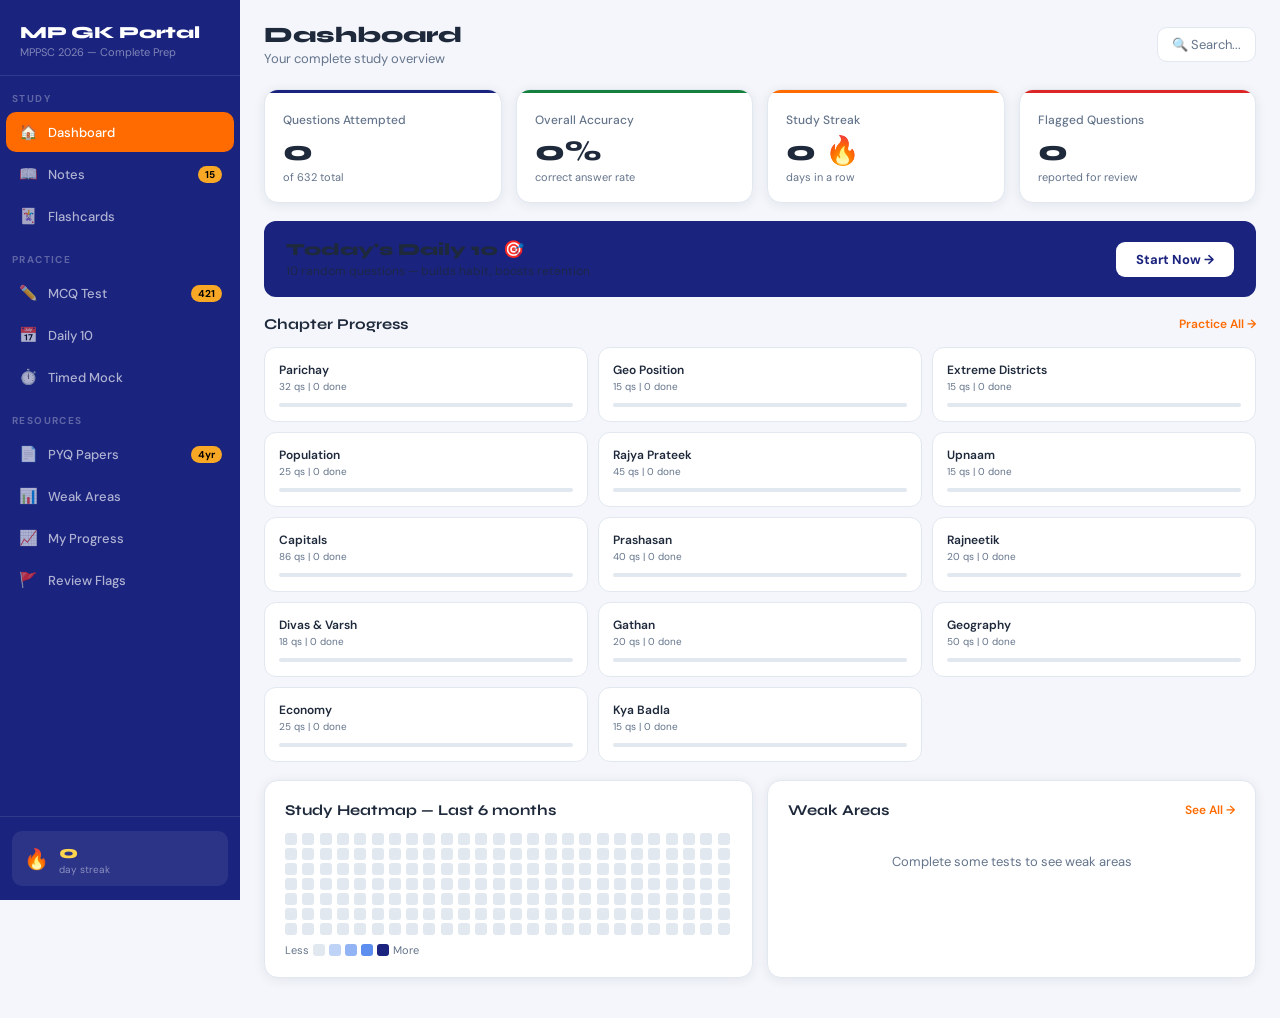
==== commit d743dd56: "Add files via upload" ====
--- a/index.html
+++ b/index.html
@@ -8,354 +8,366 @@
 <link rel="stylesheet" href="style.css">
 </head>
 <body>
-
 <!-- SIDEBAR -->
 <nav class="sidebar" id="sidebar">
-  <div class="logo">
-    <div class="logo-title">MP GK Portal</div>
-    <div class="logo-sub">MPPSC 2026 — Complete Prep</div>
-  </div>
-  <div class="nav-section">Study</div>
-  <div class="nav-item active" onclick="showPage('dashboard')"><span class="ni">🏠</span>Dashboard</div>
-  <div class="nav-item" onclick="showPage('notes')"><span class="ni">📖</span>Notes<span class="nav-badge">15</span></div>
-  <div class="nav-item" onclick="showPage('flashcards')"><span class="ni">🃏</span>Flashcards</div>
-  <div class="nav-section">Practice</div>
-  <div class="nav-item" onclick="showPage('test')"><span class="ni">✏️</span>MCQ Test<span class="nav-badge">421</span></div>
-  <div class="nav-item" onclick="showPage('daily')"><span class="ni">📅</span>Daily 10</div>
-  <div class="nav-item" onclick="showPage('timed')"><span class="ni">⏱️</span>Timed Mock</div>
-  <div class="nav-section">Resources</div>
-  <div class="nav-item" onclick="showPage('pyq')"><span class="ni">📄</span>PYQ Papers<span class="nav-badge">4yr</span></div>
-  <div class="nav-item" onclick="showPage('weakareas')"><span class="ni">📊</span>Weak Areas</div>
-  <div class="nav-item" onclick="showPage('progress')"><span class="ni">📈</span>My Progress</div>
-  <div class="nav-item" onclick="showPage('review')">
-    <span class="ni">🚩</span>Review Flags
-    <span class="nav-badge" id="flag-count-badge" style="background:#DC2626;color:#fff;display:none">0</span>
-  </div>
-  <div class="nav-bottom">
-    <div class="streak-pill">
-      <span class="streak-fire">🔥</span>
-      <div class="streak-info">
-        <div class="streak-days" id="streak-display">0</div>
-        <div class="streak-lbl">day streak</div>
-      </div>
-    </div>
-  </div>
+<div class="logo">
+<div class="logo-title">MP GK Portal</div>
+<div class="logo-sub">MPPSC 2026 — Complete Prep</div>
+</div>
+<div class="nav-section">Study</div>
+<div class="nav-item active" onclick="showPage('dashboard')"><span class="ni">🏠</span>Dashboard</div>
+<div class="nav-item" onclick="showPage('notes')"><span class="ni">📖</span>Notes<span class="nav-badge">15</span></div>
+<div class="nav-item" onclick="showPage('flashcards')"><span class="ni">🃏</span>Flashcards</div>
+<div class="nav-section">Practice</div>
+<div class="nav-item" onclick="showPage('test')"><span class="ni">✏️</span>MCQ Test<span class="nav-badge">421</span></div>
+<div class="nav-item" onclick="showPage('daily')"><span class="ni">📅</span>Daily 10</div>
+<div class="nav-item" onclick="showPage('timed')"><span class="ni">⏱️</span>Timed Mock</div>
+<div class="nav-section">Resources</div>
+<div class="nav-item" onclick="showPage('pyq')"><span class="ni">📄</span>PYQ Papers<span class="nav-badge">4yr</span></div>
+<div class="nav-item" onclick="showPage('weakareas')"><span class="ni">📊</span>Weak Areas</div>
+<div class="nav-item" onclick="showPage('progress')"><span class="ni">📈</span>My Progress</div>
+<div class="nav-item" onclick="showPage('review')">
+<span class="ni">🚩</span>Review Flags
+<span class="nav-badge" id="flag-count-badge" style="background:#DC2626;color:#fff;display:none">0</span>
+</div>
+<div class="nav-bottom">
+<div class="streak-pill">
+<span class="streak-fire">🔥</span>
+<div class="streak-info">
+<div class="streak-days" id="streak-display">0</div>
+<div class="streak-lbl">day streak</div>
+</div>
+</div>
+</div>
 </nav>
-
 <main class="main">
-  <div class="topbar">
-    <div style="display:flex;align-items:center;gap:10px">
-      <button class="hamburger" onclick="toggleSidebar()">☰</button>
-      <div>
-        <div class="page-title" id="pg-title">Dashboard</div>
-        <div class="page-sub" id="pg-sub">Your complete study overview</div>
-      </div>
-    </div>
-    <div class="topbar-right">
-      <div class="search-box" onclick="showToast('Search: use browser Ctrl+F on Notes page')">🔍 Search...</div>
-    </div>
-  </div>
-
-  <!-- ═══ DASHBOARD ═══ -->
-  <div class="page active" id="page-dashboard">
-    <div class="grid-4">
-      <div class="stat-card"><div class="stat-accent" style="background:var(--navy)"></div><div class="stat-lbl">Questions Attempted</div><div class="stat-val" id="d-attempted">0</div><div class="stat-delta" id="d-attempted-of" style="color:var(--muted)">of 821 total</div></div>
-      <div class="stat-card"><div class="stat-accent" style="background:var(--success)"></div><div class="stat-lbl">Overall Accuracy</div><div class="stat-val" id="d-accuracy">0%</div><div class="stat-delta" style="color:var(--muted)">correct answer rate</div></div>
-      <div class="stat-card"><div class="stat-accent" style="background:var(--saff)"></div><div class="stat-lbl">Study Streak</div><div class="stat-val" id="d-streak">0 🔥</div><div class="stat-delta" style="color:var(--muted)">days in a row</div></div>
-      <div class="stat-card"><div class="stat-accent" style="background:var(--danger)"></div><div class="stat-lbl">Flagged Questions</div><div class="stat-val" id="d-flags">0</div><div class="stat-delta" style="color:var(--muted)">reported for review</div></div>
-    </div>
-    <div class="daily-banner" onclick="startDaily()">
-      <div><div style="font-family:'Syne',sans-serif;font-size:17px;font-weight:800">Today's Daily 10 🎯</div><div style="font-size:12px;opacity:.8;margin-top:3px">10 random questions — builds habit, boosts retention</div></div>
-      <button class="daily-btn" onclick="startDaily()">Start Now →</button>
-    </div>
-    <div class="sec-hd"><div class="sec-title">Chapter Progress</div><div class="sec-link" onclick="showPage('test')">Practice All →</div></div>
-    <div class="ch-grid" id="dash-ch-grid"></div>
-    <div class="grid-2">
-      <div class="card"><div class="sec-hd"><div class="sec-title">Study Heatmap — Last 6 months</div></div>
-        <div class="heatmap-grid" id="heatmap"></div>
-        <div class="hm-legend">Less <span class="hm-cell hm-0"></span><span class="hm-cell hm-1"></span><span class="hm-cell hm-2"></span><span class="hm-cell hm-3"></span><span class="hm-cell hm-4"></span> More</div>
-      </div>
-      <div class="card"><div class="sec-hd"><div class="sec-title">Weak Areas</div><div class="sec-link" onclick="showPage('weakareas')">See All →</div></div><div id="dash-weak"></div></div>
-    </div>
-  </div>
-
-  <!-- ═══ NOTES ═══ -->
-  <div class="page" id="page-notes">
-    <div class="notes-layout">
-      <div class="notes-nav" id="notes-nav"></div>
-      <div id="notes-content-area"></div>
-    </div>
-  </div>
-
-  <!-- ═══ FLASHCARDS ═══ -->
-  <div class="page" id="page-flashcards">
-    <div class="flash-wrap">
-      <div class="card" style="margin-bottom:16px">
-        <div class="sec-hd"><div class="sec-title">Flashcard Mode</div></div>
-        <div class="chip-row" id="flash-filter">
-          <div class="chip chip-all on" onclick="flashChipAll(this)">All Chapters</div>
-        </div>
-        <div style="display:flex;gap:12px;align-items:center;flex-wrap:wrap">
-          <div id="flash-count-info" style="font-size:13px;color:var(--muted)">421 cards selected</div>
-          <button class="btn-primary" style="width:auto;padding:9px 22px" onclick="startFlash()">Start Flashcards →</button>
-        </div>
-      </div>
-      <div id="flash-session" style="display:none">
-        <div class="flash-counter" id="flash-counter">Card 1 of 421</div>
-        <div class="flashcard" id="flashcard" onclick="flipCard()">
-          <div id="flash-hint" style="font-size:11px;color:var(--muted);margin-bottom:10px;letter-spacing:.5px;font-weight:600">TAP TO REVEAL ANSWER</div>
-          <div class="flash-q" id="flash-q"></div>
-          <div class="flash-ans" id="flash-ans"></div>
-          <div class="flash-expl" id="flash-expl"></div>
-        </div>
-        <div class="flash-nav" id="flash-nav" style="display:none">
-          <button class="flash-know" onclick="flashKnow()">✓ I Know This</button>
-          <button class="flash-dontknow" onclick="flashDontKnow()">✗ Study More</button>
-        </div>
-        <div style="display:flex;justify-content:center;gap:20px;margin-top:10px">
-          <span style="font-size:12px;color:var(--success);font-weight:600">✓ Known: <span id="flash-known">0</span></span>
-          <span style="font-size:12px;color:var(--danger);font-weight:600">✗ Learning: <span id="flash-learn">0</span></span>
-        </div>
-      </div>
-    </div>
-  </div>
-
-  <!-- ═══ MCQ TEST ═══ -->
-  <div class="page" id="page-test">
-    <div id="test-home-scr">
-      <div style="max-width:700px;margin:0 auto">
-        <div class="card" style="margin-bottom:14px">
-          <div class="sec-hd"><div class="sec-title">Select Test Mode</div></div>
-          <div class="mode-grid" id="test-mode-grid">
-            <div class="mode-card sel" onclick="selMode(this,0)"><div class="mode-icon">📚</div><div class="mode-name">Full Test</div><div class="mode-desc">All selected questions</div></div>
-            <div class="mode-card" onclick="selMode(this,100)"><div class="mode-icon">📋</div><div class="mode-name">Long — 100 Qs</div><div class="mode-desc">Random · ~60 min</div></div>
-            <div class="mode-card" onclick="selMode(this,50)"><div class="mode-icon">⚡</div><div class="mode-name">Practice — 50 Qs</div><div class="mode-desc">Random · ~30 min</div></div>
-            <div class="mode-card" onclick="selMode(this,25)"><div class="mode-icon">🎯</div><div class="mode-name">Quick — 25 Qs</div><div class="mode-desc">Random · ~15 min</div></div>
-          </div>
-        </div>
-        <div class="card" style="margin-bottom:14px">
-          <div class="sec-hd"><div class="sec-title">Filter by Chapter</div><button class="btn-ghost" onclick="selectAllChaps()">Select All</button></div>
-          <div class="chip-row" id="ch-filter-chips"></div>
-        </div>
-        <button class="btn-primary" onclick="startTest(false)">Start Test →</button>
-      </div>
-    </div>
-    <div id="test-q-scr" style="display:none;max-width:720px;margin:0 auto">
-      <div class="q-header">
-        <div style="display:flex;align-items:center;gap:8px;flex-wrap:wrap">
-          <span class="q-badge" id="qchap-badge">Chapter</span>
-          <span class="q-num-pill" id="q-num-badge">Q1</span>
-          <span class="q-upd" id="q-upd-badge" style="display:none">Updated 2026</span>
-        </div>
-        <span id="q-info-text" style="font-size:12px;color:var(--muted)">1/421</span>
-      </div>
-      <div class="pbar"><div class="pfill" id="q-pfill" style="width:.2%"></div></div>
-      <div class="q-card">
-        <div class="q-text" id="q-text"></div>
-        <div class="opts" id="q-opts"></div>
-        <div class="conf-wrap" id="conf-wrap" style="display:none">
-          <button class="conf-btn conf-sure" id="conf-sure" onclick="setConf('sure')">✓ Sure</button>
-          <button class="conf-btn conf-unsure" id="conf-unsure" onclick="setConf('unsure')">? Unsure</button>
-          <span style="font-size:11px;color:var(--muted);align-self:center">Rate your confidence</span>
-        </div>
-        <div class="ans-box" id="q-ans-box">
-          <div class="ans-correct" id="q-ans-correct"></div>
-          <div class="ans-expl" id="q-ans-expl"></div>
-          <div class="ans-upd" id="q-ans-upd" style="display:none"></div>
-        </div>
-      </div>
-      <div class="q-actions">
-        <button class="btn-reveal" id="btn-reveal" onclick="revealAns()">🔍 Reveal Answer</button>
-        <button class="btn-next" id="btn-next" style="display:none" onclick="nextQ()">Next →</button>
-        <button class="btn-skip" id="btn-skip" onclick="skipQ()">Skip</button>
-        <button class="btn-flag" id="btn-flag" onclick="flagQuestion()">🚩 Flag for Review</button>
-      </div>
-    </div>
-    <div id="test-result-scr" style="display:none;max-width:680px;margin:0 auto">
-      <div class="card result-big">
-        <div style="font-size:32px;margin-bottom:8px">🏆</div>
-        <div style="font-family:'Syne',sans-serif;font-size:19px;font-weight:800;margin-bottom:4px">Test Complete!</div>
-        <div class="score-circle" id="res-circle">
-          <div class="score-pct" id="res-pct">0%</div>
-          <div class="score-grade" id="res-grade">Score</div>
-        </div>
-        <div class="result-grid">
-          <div class="rg-item g"><div class="rg-val" id="rg-c">0</div><div class="rg-lbl">Correct</div></div>
-          <div class="rg-item r"><div class="rg-val" id="rg-w">0</div><div class="rg-lbl">Wrong</div></div>
-          <div class="rg-item o"><div class="rg-val" id="rg-s">0</div><div class="rg-lbl">Skipped</div></div>
-          <div class="rg-item"><div class="rg-val" id="rg-t">0</div><div class="rg-lbl">Total</div></div>
-          <div class="rg-item"><div class="rg-val" id="rg-a">0%</div><div class="rg-lbl">Accuracy</div></div>
-          <div class="rg-item"><div class="rg-val" id="rg-tm">0m</div><div class="rg-lbl">Time</div></div>
-        </div>
-        <div class="result-btns">
-          <button class="btn-primary" style="width:auto;padding:10px 22px" onclick="retakeTest()">Retake</button>
-          <button class="btn-secondary" onclick="showReview()">Review Answers</button>
-          <button class="btn-ghost" onclick="showPage('dashboard')">Dashboard</button>
-        </div>
-      </div>
-      <div id="review-answers-section" style="display:none;margin-top:16px">
-        <div class="sec-hd">
-          <div class="sec-title">Answer Review</div>
-          <div style="display:flex;gap:6px">
-            <button class="btn-ghost" id="rf-all" onclick="filterReview('all')" style="border-color:var(--navy);color:var(--navy)">All</button>
-            <button class="btn-ghost" id="rf-wrong" onclick="filterReview('wrong')">Wrong</button>
-            <button class="btn-ghost" id="rf-unsure" onclick="filterReview('unsure')">Unsure</button>
-          </div>
-        </div>
-        <div id="review-list-container"></div>
-      </div>
-    </div>
-  </div>
-
-  <!-- ═══ DAILY 10 ═══ -->
-  <div class="page" id="page-daily">
-    <div style="max-width:500px">
-      <div class="daily-banner" style="margin-bottom:16px">
-        <div><div style="font-family:'Syne',sans-serif;font-size:18px;font-weight:800">Daily 10 Challenge</div><div style="font-size:12px;opacity:.8;margin-top:3px">10 questions every day</div></div>
-        <div style="font-size:32px;font-weight:800;color:#FFD54F;font-family:'Syne',sans-serif">10</div>
-      </div>
-      <div class="card">
-        <div style="font-size:14px;font-weight:600;margin-bottom:5px">Today's session</div>
-        <div id="daily-date-info" style="font-size:12px;color:var(--muted);margin-bottom:16px"></div>
-        <div style="background:var(--bg);border-radius:12px;padding:16px;text-align:center;margin-bottom:16px">
-          <div id="daily-streak-num" style="font-size:36px;font-weight:800;color:var(--navy);font-family:'Syne',sans-serif">0</div>
-          <div style="font-size:12px;color:var(--muted)">day streak 🔥</div>
-        </div>
-        <button class="btn-primary" onclick="startDaily()">Begin Today's 10 Questions →</button>
-      </div>
-    </div>
-  </div>
-
-  <!-- ═══ TIMED MOCK ═══ -->
-  <div class="page" id="page-timed">
-    <div style="max-width:580px;margin:0 auto" id="timed-home">
-      <div class="card" style="text-align:center;padding:28px">
-        <div style="font-size:40px;margin-bottom:12px">⏱️</div>
-        <div style="font-family:'Syne',sans-serif;font-size:20px;font-weight:800;margin-bottom:6px">Timed Mock Test</div>
-        <div style="font-size:13px;color:var(--muted);margin-bottom:20px">Simulate real exam conditions with live countdown</div>
-        <div class="mode-grid" id="timed-mode-grid" style="margin-bottom:16px">
-          <div class="mode-card sel" onclick="selTimedMode(this,100,90)"><div class="mode-icon">📝</div><div class="mode-name">Full Mock</div><div class="mode-desc">100 Qs · 90 Minutes</div></div>
-          <div class="mode-card" onclick="selTimedMode(this,50,45)"><div class="mode-icon">⚡</div><div class="mode-name">Quick Mock</div><div class="mode-desc">50 Qs · 45 Minutes</div></div>
-        </div>
-        <button class="btn-primary" onclick="startTimedTest()">Start Timed Mock →</button>
-      </div>
-    </div>
-    <div id="timed-test-wrap" style="display:none;max-width:720px;margin:0 auto">
-      <div style="display:flex;align-items:center;justify-content:space-between;margin-bottom:14px;flex-wrap:wrap;gap:8px">
-        <div class="q-timer-box" id="timed-timer">90:00</div>
-        <div style="font-size:13px;color:var(--muted)" id="timed-info">Q 1/100</div>
-        <button class="btn-ghost" style="color:var(--danger);border-color:#FCA5A5" onclick="endTimedTest()">End Test</button>
-      </div>
-      <div class="pbar"><div class="pfill" id="timed-pbar" style="width:.2%"></div></div>
-      <div class="q-card">
-        <div class="q-chapter-tag" id="timed-chap"></div>
-        <div class="q-num-pill" id="timed-qnum" style="display:inline-block;margin-bottom:10px">Q1</div>
-        <div class="q-text" id="timed-qtext"></div>
-        <div class="opts" id="timed-opts"></div>
-        <div class="ans-box" id="timed-ans-box">
-          <div class="ans-correct" id="timed-ans-correct"></div>
-          <div class="ans-expl" id="timed-ans-expl"></div>
-        </div>
-      </div>
-      <div class="q-actions">
-        <button class="btn-reveal" id="timed-reveal" onclick="timedReveal()">🔍 Reveal</button>
-        <button class="btn-next" id="timed-next" style="display:none" onclick="timedNext()">Next →</button>
-        <button class="btn-skip" onclick="timedSkip()">Skip</button>
-      </div>
-    </div>
-  </div>
-
-  <!-- ═══ PYQ PAPERS ═══ -->
-  <div class="page" id="page-pyq">
-    <div class="pyq-year-tabs">
-      <div class="pyq-tab active" data-year="all" onclick="renderPYQ('all')">All Years</div>
-      <div class="pyq-tab" data-year="2024" onclick="renderPYQ('2024')">2024</div>
-      <div class="pyq-tab" data-year="2023" onclick="renderPYQ('2023')">2023</div>
-      <div class="pyq-tab" data-year="2022" onclick="renderPYQ('2022')">2022</div>
-      <div class="pyq-tab" data-year="2021" onclick="renderPYQ('2021')">2021</div>
-    </div>
-    <div class="card" style="margin-bottom:14px;background:#EEF0FF;border-color:#C5CAE9">
-      <div style="font-size:13px;color:var(--navy);font-weight:600">📋 About PYQ Section</div>
-      <div style="font-size:12px;color:var(--muted);margin-top:4px">Each paper has 100 practice MCQs based on MPPSC exam pattern. Click "Download" to get the official PDF from MPPSC website, or "Practice MCQs" to attempt questions here.</div>
-    </div>
-    <div id="pyq-list"></div>
-  </div>
-
-  <!-- ═══ WEAK AREAS ═══ -->
-  <div class="page" id="page-weakareas">
-    <div class="grid-2">
-      <div class="card">
-        <div class="sec-hd"><div class="sec-title">Chapter-wise Accuracy</div></div>
-        <div id="weak-list-full"></div>
-      </div>
-      <div class="card">
-        <div class="sec-hd"><div class="sec-title">Improvement Suggestions</div></div>
-        <div id="weak-suggestions" style="font-size:13px;color:var(--muted);line-height:1.8"></div>
-      </div>
-    </div>
-    <div class="card">
-      <div class="sec-hd"><div class="sec-title">Smart Revision Mode</div><div style="font-size:12px;color:var(--muted)">Only your previously wrong questions</div></div>
-      <div id="smart-rev-info" style="font-size:13px;color:var(--muted);margin-bottom:12px">Complete some tests first to unlock smart revision.</div>
-      <button class="btn-primary" style="width:auto;padding:10px 22px" onclick="startSmartRevision()">Start Smart Revision →</button>
-    </div>
-  </div>
-
-  <!-- ═══ PROGRESS ═══ -->
-  <div class="page" id="page-progress">
-    <div class="grid-4" id="prog-stats"></div>
-    <div class="card" style="margin-bottom:16px">
-      <div class="sec-hd"><div class="sec-title">Study Heatmap — Last 6 months</div></div>
-      <div class="heatmap-grid" id="heatmap2"></div>
-      <div class="hm-legend">Less <span class="hm-cell hm-0"></span><span class="hm-cell hm-1"></span><span class="hm-cell hm-2"></span><span class="hm-cell hm-3"></span><span class="hm-cell hm-4"></span> More</div>
-    </div>
-    <div class="card">
-      <div class="sec-hd"><div class="sec-title">Chapter Progress Rings</div></div>
-      <div class="rings-grid" id="progress-rings"></div>
-    </div>
-  </div>
-
-  <!-- ═══ REVIEW FLAGS ═══ -->
-  <div class="page" id="page-review">
-    <div class="grid-3" style="margin-bottom:20px">
-      <div class="stat-card"><div class="stat-accent" style="background:var(--danger)"></div><div class="stat-lbl">Total Flagged</div><div class="stat-val" id="rev-total">0</div></div>
-      <div class="stat-card"><div class="stat-accent" style="background:var(--warn)"></div><div class="stat-lbl">Pending Review</div><div class="stat-val" id="rev-pending">0</div></div>
-      <div class="stat-card"><div class="stat-accent" style="background:var(--success)"></div><div class="stat-lbl">Resolved</div><div class="stat-val" id="rev-resolved">0</div></div>
-    </div>
-    <div class="card">
-      <div class="sec-hd">
-        <div class="sec-title">Flagged Questions</div>
-        <div style="font-size:12px;color:var(--muted)">Community-reported · Admin can mark resolved</div>
-      </div>
-      <div id="flags-list"></div>
-    </div>
-  </div>
-
+<div class="topbar">
+<div style="display:flex;align-items:center;gap:10px">
+<button class="hamburger" onclick="toggleSidebar()">☰</button>
+<div>
+<div class="page-title" id="pg-title">Dashboard</div>
+<div class="page-sub" id="pg-sub">Your complete study overview</div>
+</div>
+</div>
+<div class="topbar-right">
+<div class="search-box" onclick="showToast('Search: use browser Ctrl+F on Notes page')">🔍 Search...</div>
+</div>
+</div>
+<!-- ═══ DASHBOARD ═══ -->
+<div class="page active" id="page-dashboard">
+<div class="grid-4">
+<div class="stat-card"><div class="stat-accent" style="background:var(--navy)"></div><div class="stat-lbl">Questions Attempted</div><div class="stat-val" id="d-attempted">0</div><div class="stat-delta" id="d-attempted-of" style="color:var(--muted)">of 1021 total</div></div>
+<div class="stat-card"><div class="stat-accent" style="background:var(--success)"></div><div class="stat-lbl">Overall Accuracy</div><div class="stat-val" id="d-accuracy">0%</div><div class="stat-delta" style="color:var(--muted)">correct answer rate</div></div>
+<div class="stat-card"><div class="stat-accent" style="background:var(--saff)"></div><div class="stat-lbl">Study Streak</div><div class="stat-val" id="d-streak">0 🔥</div><div class="stat-delta" style="color:var(--muted)">days in a row</div></div>
+<div class="stat-card"><div class="stat-accent" style="background:var(--danger)"></div><div class="stat-lbl">Flagged Questions</div><div class="stat-val" id="d-flags">0</div><div class="stat-delta" style="color:var(--muted)">reported for review</div></div>
+</div>
+<div class="daily-banner" onclick="startDaily()">
+<div><div style="font-family:'Syne',sans-serif;font-size:17px;font-weight:800">Today's Daily 10 🎯</div><div style="font-size:12px;opacity:.8;margin-top:3px">10 random questions — builds habit, boosts retention</div></div>
+<button class="daily-btn" onclick="startDaily()">Start Now →</button>
+</div>
+<div class="sec-hd"><div class="sec-title">Chapter Progress</div><div class="sec-link" onclick="showPage('test')">Practice All →</div></div>
+<div class="ch-grid" id="dash-ch-grid"></div>
+<div class="grid-2">
+<div class="card"><div class="sec-hd"><div class="sec-title">Study Heatmap — Last 6 months</div></div>
+<div class="heatmap-grid" id="heatmap"></div>
+<div class="hm-legend">Less <span class="hm-cell hm-0"></span><span class="hm-cell hm-1"></span><span class="hm-cell hm-2"></span><span class="hm-cell hm-3"></span><span class="hm-cell hm-4"></span> More</div>
+</div>
+<div class="card"><div class="sec-hd"><div class="sec-title">Weak Areas</div><div class="sec-link" onclick="showPage('weakareas')">See All →</div></div><div id="dash-weak"></div></div>
+</div>
+</div>
+<!-- ═══ NOTES ═══ -->
+<div class="page" id="page-notes">
+<div class="notes-layout">
+<div class="notes-nav" id="notes-nav"></div>
+<div id="notes-content-area"></div>
+</div>
+</div>
+<!-- ═══ FLASHCARDS ═══ -->
+<div class="page" id="page-flashcards">
+<div class="flash-wrap">
+<div class="card" style="margin-bottom:16px">
+<div class="sec-hd"><div class="sec-title">Flashcard Mode</div></div>
+<div class="chip-row" id="flash-filter">
+<div class="chip chip-all on" onclick="flashChipAll(this)">All Chapters</div>
+</div>
+<div style="display:flex;gap:12px;align-items:center;flex-wrap:wrap">
+<div id="flash-count-info" style="font-size:13px;color:var(--muted)">421 cards selected</div>
+<button class="btn-primary" style="width:auto;padding:9px 22px" onclick="startFlash()">Start Flashcards →</button>
+</div>
+</div>
+<div id="flash-session" style="display:none">
+<div class="flash-counter" id="flash-counter">Card 1 of 421</div>
+<div class="flashcard" id="flashcard" onclick="flipCard()">
+<div id="flash-hint" style="font-size:11px;color:var(--muted);margin-bottom:10px;letter-spacing:.5px;font-weight:600">TAP TO REVEAL ANSWER</div>
+<div class="flash-q" id="flash-q"></div>
+<div class="flash-ans" id="flash-ans"></div>
+<div class="flash-expl" id="flash-expl"></div>
+</div>
+<div class="flash-nav" id="flash-nav" style="display:none">
+<button class="flash-know" onclick="flashKnow()">✓ I Know This</button>
+<button class="flash-dontknow" onclick="flashDontKnow()">✗ Study More</button>
+</div>
+<div style="display:flex;justify-content:center;gap:20px;margin-top:10px">
+<span style="font-size:12px;color:var(--success);font-weight:600">✓ Known: <span id="flash-known">0</span></span>
+<span style="font-size:12px;color:var(--danger);font-weight:600">✗ Learning: <span id="flash-learn">0</span></span>
+</div>
+</div>
+</div>
+</div>
+<!-- ═══ MCQ TEST ═══ -->
+<div class="page" id="page-test">
+<div id="test-home-scr">
+<div style="max-width:700px;margin:0 auto">
+<div class="card" style="margin-bottom:14px">
+<div class="sec-hd"><div class="sec-title">Select Test Mode</div></div>
+<div class="mode-grid" id="test-mode-grid">
+<div class="mode-card sel" onclick="selMode(this,0)"><div class="mode-icon">📚</div><div class="mode-name">Full Test</div><div class="mode-desc">All selected questions</div></div>
+<div class="mode-card" onclick="selMode(this,100)"><div class="mode-icon">📋</div><div class="mode-name">Long — 100 Qs</div><div class="mode-desc">Random · ~60 min</div></div>
+<div class="mode-card" onclick="selMode(this,50)"><div class="mode-icon">⚡</div><div class="mode-name">Practice — 50 Qs</div><div class="mode-desc">Random · ~30 min</div></div>
+<div class="mode-card" onclick="selMode(this,25)"><div class="mode-icon">🎯</div><div class="mode-name">Quick — 25 Qs</div><div class="mode-desc">Random · ~15 min</div></div>
+</div>
+</div>
+<div class="card" style="margin-bottom:14px">
+<div class="sec-hd"><div class="sec-title">Filter by Chapter</div><button class="btn-ghost" onclick="selectAllChaps()">Select All</button></div>
+<div class="chip-row" id="ch-filter-chips"></div>
+</div>
+<div class="card" style="margin-bottom:14px" id="pyq-practice-card">
+<div class="sec-hd"><div class="sec-title">📄 Practice PYQ Papers</div><div style="font-size:11px;color:var(--muted)">Full paper MCQ practice</div></div>
+<div class="mode-grid" id="pyq-practice-section"></div>
+</div>
+<button class="btn-primary" onclick="startTest(false)">Start Test →</button>
+</div>
+</div>
+<div id="test-q-scr" style="display:none;max-width:720px;margin:0 auto">
+<div class="q-header">
+<div style="display:flex;align-items:center;gap:8px;flex-wrap:wrap">
+<span class="q-badge" id="qchap-badge">Chapter</span>
+<span class="q-num-pill" id="q-num-badge">Q1</span>
+<span class="q-upd" id="q-upd-badge" style="display:none">Updated 2026</span>
+</div>
+<span id="q-info-text" style="font-size:12px;color:var(--muted)">1/421</span>
+</div>
+<div class="pbar"><div class="pfill" id="q-pfill" style="width:.2%"></div></div>
+<div class="q-card">
+<div class="q-text" id="q-text"></div>
+<div class="opts" id="q-opts"></div>
+<div class="conf-wrap" id="conf-wrap" style="display:none">
+<button class="conf-btn conf-sure" id="conf-sure" onclick="setConf('sure')">✓ Sure</button>
+<button class="conf-btn conf-unsure" id="conf-unsure" onclick="setConf('unsure')">? Unsure</button>
+<span style="font-size:11px;color:var(--muted);align-self:center">Rate your confidence</span>
+</div>
+<div class="ans-box" id="q-ans-box">
+<div class="ans-correct" id="q-ans-correct"></div>
+<div class="ans-expl" id="q-ans-expl"></div>
+<div class="ans-upd" id="q-ans-upd" style="display:none"></div>
+</div>
+</div>
+<div class="q-actions">
+<button class="btn-reveal" id="btn-reveal" onclick="revealAns()">🔍 Reveal Answer</button>
+<button class="btn-next" id="btn-next" style="display:none" onclick="nextQ()">Next →</button>
+<button class="btn-skip" id="btn-skip" onclick="skipQ()">Skip</button>
+<button class="btn-flag" id="btn-flag" onclick="flagQuestion()">🚩 Flag for Review</button>
+</div>
+</div>
+<div id="test-result-scr" style="display:none;max-width:680px;margin:0 auto">
+<div class="card result-big">
+<div style="font-size:32px;margin-bottom:8px">🏆</div>
+<div style="font-family:'Syne',sans-serif;font-size:19px;font-weight:800;margin-bottom:4px">Test Complete!</div>
+<div class="score-circle" id="res-circle">
+<div class="score-pct" id="res-pct">0%</div>
+<div class="score-grade" id="res-grade">Score</div>
+</div>
+<div class="result-grid">
+<div class="rg-item g"><div class="rg-val" id="rg-c">0</div><div class="rg-lbl">Correct</div></div>
+<div class="rg-item r"><div class="rg-val" id="rg-w">0</div><div class="rg-lbl">Wrong</div></div>
+<div class="rg-item o"><div class="rg-val" id="rg-s">0</div><div class="rg-lbl">Skipped</div></div>
+<div class="rg-item"><div class="rg-val" id="rg-t">0</div><div class="rg-lbl">Total</div></div>
+<div class="rg-item"><div class="rg-val" id="rg-a">0%</div><div class="rg-lbl">Accuracy</div></div>
+<div class="rg-item"><div class="rg-val" id="rg-tm">0m</div><div class="rg-lbl">Time</div></div>
+</div>
+<div class="result-btns">
+<button class="btn-primary" style="width:auto;padding:10px 22px" onclick="retakeTest()">Retake</button>
+<button class="btn-secondary" onclick="showReview()">Review Answers</button>
+<button class="btn-ghost" onclick="showPage('dashboard')">Dashboard</button>
+</div>
+</div>
+<div id="review-answers-section" style="display:none;margin-top:16px">
+<div class="sec-hd">
+<div class="sec-title">Answer Review</div>
+<div style="display:flex;gap:6px">
+<button class="btn-ghost" id="rf-all" onclick="filterReview('all')" style="border-color:var(--navy);color:var(--navy)">All</button>
+<button class="btn-ghost" id="rf-wrong" onclick="filterReview('wrong')">Wrong</button>
+<button class="btn-ghost" id="rf-unsure" onclick="filterReview('unsure')">Unsure</button>
+</div>
+</div>
+<div id="review-list-container"></div>
+</div>
+</div>
+</div>
+<!-- ═══ DAILY 10 ═══ -->
+<div class="page" id="page-daily">
+<div style="max-width:500px">
+<div class="daily-banner" style="margin-bottom:16px">
+<div><div style="font-family:'Syne',sans-serif;font-size:18px;font-weight:800">Daily 10 Challenge</div><div style="font-size:12px;opacity:.8;margin-top:3px">10 questions every day</div></div>
+<div style="font-size:32px;font-weight:800;color:#FFD54F;font-family:'Syne',sans-serif">10</div>
+</div>
+<div class="card">
+<div style="font-size:14px;font-weight:600;margin-bottom:5px">Today's session</div>
+<div id="daily-date-info" style="font-size:12px;color:var(--muted);margin-bottom:16px"></div>
+<div style="background:var(--bg);border-radius:12px;padding:16px;text-align:center;margin-bottom:16px">
+<div id="daily-streak-num" style="font-size:36px;font-weight:800;color:var(--navy);font-family:'Syne',sans-serif">0</div>
+<div style="font-size:12px;color:var(--muted)">day streak 🔥</div>
+</div>
+<button class="btn-primary" onclick="startDaily()">Begin Today's 10 Questions →</button>
+</div>
+</div>
+</div>
+<!-- ═══ TIMED MOCK ═══ -->
+<div class="page" id="page-timed">
+<div style="max-width:580px;margin:0 auto" id="timed-home">
+<div class="card" style="text-align:center;padding:28px">
+<div style="font-size:40px;margin-bottom:12px">⏱️</div>
+<div style="font-family:'Syne',sans-serif;font-size:20px;font-weight:800;margin-bottom:6px">Timed Mock Test</div>
+<div style="font-size:13px;color:var(--muted);margin-bottom:20px">Simulate real exam conditions with live countdown</div>
+<div class="mode-grid" id="timed-mode-grid" style="margin-bottom:16px">
+<div class="mode-card sel" onclick="selTimedMode(this,100,90)"><div class="mode-icon">📝</div><div class="mode-name">Full Mock</div><div class="mode-desc">100 Qs · 90 Minutes</div></div>
+<div class="mode-card" onclick="selTimedMode(this,50,45)"><div class="mode-icon">⚡</div><div class="mode-name">Quick Mock</div><div class="mode-desc">50 Qs · 45 Minutes</div></div>
+</div>
+<button class="btn-primary" onclick="startTimedTest()">Start Timed Mock →</button>
+</div>
+</div>
+<div id="timed-test-wrap" style="display:none;max-width:720px;margin:0 auto">
+<div style="display:flex;align-items:center;justify-content:space-between;margin-bottom:14px;flex-wrap:wrap;gap:8px">
+<div class="q-timer-box" id="timed-timer">90:00</div>
+<div style="font-size:13px;color:var(--muted)" id="timed-info">Q 1/100</div>
+<button class="btn-ghost" style="color:var(--danger);border-color:#FCA5A5" onclick="endTimedTest()">End Test</button>
+</div>
+<div class="pbar"><div class="pfill" id="timed-pbar" style="width:.2%"></div></div>
+<div class="q-card">
+<div class="q-chapter-tag" id="timed-chap"></div>
+<div class="q-num-pill" id="timed-qnum" style="display:inline-block;margin-bottom:10px">Q1</div>
+<div class="q-text" id="timed-qtext"></div>
+<div class="opts" id="timed-opts"></div>
+<div class="ans-box" id="timed-ans-box">
+<div class="ans-correct" id="timed-ans-correct"></div>
+<div class="ans-expl" id="timed-ans-expl"></div>
+</div>
+</div>
+<div class="q-actions">
+<button class="btn-reveal" id="timed-reveal" onclick="timedReveal()">🔍 Reveal</button>
+<button class="btn-next" id="timed-next" style="display:none" onclick="timedNext()">Next →</button>
+<button class="btn-skip" onclick="timedSkip()">Skip</button>
+</div>
+</div>
+</div>
+<!-- ═══ PYQ PAPERS ═══ -->
+<div class="page" id="page-pyq">
+<div class="pyq-year-tabs">
+<div class="pyq-tab active" data-year="all" onclick="renderPYQ('all');closeSidebarMobile()">All Years</div>
+<div class="pyq-tab" data-year="2024" onclick="renderPYQ('2024');closeSidebarMobile()">2024</div>
+<div class="pyq-tab" data-year="2023" onclick="renderPYQ('2023');closeSidebarMobile()">2023</div>
+<div class="pyq-tab" data-year="2022" onclick="renderPYQ('2022');closeSidebarMobile()">2022</div>
+<div class="pyq-tab" data-year="2021" onclick="renderPYQ('2021');closeSidebarMobile()">2021</div>
+</div>
+<div class="card" style="margin-bottom:14px;background:#EEF0FF;border-color:#C5CAE9">
+<div style="font-size:13px;color:var(--navy);font-weight:600">📋 About PYQ Section</div>
+<div style="font-size:12px;color:var(--muted);margin-top:4px">2021 papers have full MCQ practice (100 Qs each). Click <b>Practice MCQs</b> to attempt questions here, or <b>Download</b> to get the official PDF. 2021 Paper 1 (General Studies) and Paper 2 (Aptitude & GS-II) are fully available.</div>
+</div>
+<div id="pyq-list"></div>
+</div>
+<!-- ═══ WEAK AREAS ═══ -->
+<div class="page" id="page-weakareas">
+<div class="grid-2">
+<div class="card">
+<div class="sec-hd"><div class="sec-title">Chapter-wise Accuracy</div></div>
+<div id="weak-list-full"></div>
+</div>
+<div class="card">
+<div class="sec-hd"><div class="sec-title">Improvement Suggestions</div></div>
+<div id="weak-suggestions" style="font-size:13px;color:var(--muted);line-height:1.8"></div>
+</div>
+</div>
+<div class="card">
+<div class="sec-hd"><div class="sec-title">Smart Revision Mode</div><div style="font-size:12px;color:var(--muted)">Only your previously wrong questions</div></div>
+<div id="smart-rev-info" style="font-size:13px;color:var(--muted);margin-bottom:12px">Complete some tests first to unlock smart revision.</div>
+<button class="btn-primary" style="width:auto;padding:10px 22px" onclick="startSmartRevision()">Start Smart Revision →</button>
+</div>
+</div>
+<!-- ═══ PROGRESS ═══ -->
+<div class="page" id="page-progress">
+<div class="grid-4" id="prog-stats"></div>
+<div class="card" style="margin-bottom:16px">
+<div class="sec-hd"><div class="sec-title">Study Heatmap — Last 6 months</div></div>
+<div class="heatmap-grid" id="heatmap2"></div>
+<div class="hm-legend">Less <span class="hm-cell hm-0"></span><span class="hm-cell hm-1"></span><span class="hm-cell hm-2"></span><span class="hm-cell hm-3"></span><span class="hm-cell hm-4"></span> More</div>
+</div>
+<div class="card">
+<div class="sec-hd"><div class="sec-title">Chapter Progress Rings</div></div>
+<div class="rings-grid" id="progress-rings"></div>
+</div>
+</div>
+<!-- ═══ REVIEW FLAGS ═══ -->
+<div class="page" id="page-review">
+<div class="grid-3" style="margin-bottom:20px">
+<div class="stat-card"><div class="stat-accent" style="background:var(--danger)"></div><div class="stat-lbl">Total Flagged</div><div class="stat-val" id="rev-total">0</div></div>
+<div class="stat-card"><div class="stat-accent" style="background:var(--warn)"></div><div class="stat-lbl">Pending Review</div><div class="stat-val" id="rev-pending">0</div></div>
+<div class="stat-card"><div class="stat-accent" style="background:var(--success)"></div><div class="stat-lbl">Resolved</div><div class="stat-val" id="rev-resolved">0</div></div>
+</div>
+<div class="card">
+<div class="sec-hd">
+<div class="sec-title">Flagged Questions</div>
+<div style="font-size:12px;color:var(--muted)">Community-reported · Admin can mark resolved</div>
+</div>
+<div id="flags-list"></div>
+</div>
+</div>
 </main>
-
 <!-- FLAG MODAL — using fixed positioning properly -->
 <div id="flag-modal" style="display:none;position:fixed;inset:0;background:rgba(0,0,0,.55);z-index:9000;align-items:center;justify-content:center">
-  <div style="background:#fff;border-radius:16px;padding:26px;max-width:460px;width:calc(100% - 40px);margin:20px;box-shadow:0 20px 60px rgba(0,0,0,.3)">
-    <div style="font-family:'Syne',sans-serif;font-size:16px;font-weight:800;margin-bottom:5px">🚩 Flag for Review</div>
-    <div style="font-size:12px;color:var(--muted);margin-bottom:14px">Report incorrect answers, outdated info, or confusing questions</div>
-    <div id="flag-q-preview" style="background:#F4F6FB;border-radius:8px;padding:12px;font-size:13px;font-weight:600;margin-bottom:14px;color:var(--text);border-left:3px solid var(--danger)"></div>
-    <div style="font-size:12px;font-weight:700;margin-bottom:10px;color:var(--text)">Reason:</div>
-    <div style="display:flex;flex-direction:column;gap:8px;margin-bottom:14px">
-      <label style="display:flex;align-items:center;gap:9px;font-size:13px;cursor:pointer"><input type="radio" name="fr" value="wrong_answer" checked> Wrong correct answer marked</label>
-      <label style="display:flex;align-items:center;gap:9px;font-size:13px;cursor:pointer"><input type="radio" name="fr" value="outdated"> Outdated information (2026 update needed)</label>
-      <label style="display:flex;align-items:center;gap:9px;font-size:13px;cursor:pointer"><input type="radio" name="fr" value="confusing"> Confusing or ambiguous question</label>
-      <label style="display:flex;align-items:center;gap:9px;font-size:13px;cursor:pointer"><input type="radio" name="fr" value="typo"> Spelling or typo error</label>
-    </div>
-    <textarea id="flag-note" placeholder="Additional details (optional)..." style="width:100%;border:1px solid var(--border);border-radius:8px;padding:10px;font-size:12px;font-family:'DM Sans',sans-serif;resize:vertical;min-height:68px;margin-bottom:14px;background:var(--bg);color:var(--text)"></textarea>
-    <div style="display:flex;gap:10px">
-      <button class="btn-primary" style="flex:1" onclick="submitFlag()">Submit Report</button>
-      <button class="btn-ghost" onclick="closeFlagModal()">Cancel</button>
-    </div>
-  </div>
-</div>
-
+<div style="background:#fff;border-radius:16px;padding:26px;max-width:460px;width:calc(100% - 40px);margin:20px;box-shadow:0 20px 60px rgba(0,0,0,.3)">
+<div style="font-family:'Syne',sans-serif;font-size:16px;font-weight:800;margin-bottom:5px">🚩 Flag for Review</div>
+<div style="font-size:12px;color:var(--muted);margin-bottom:14px">Report incorrect answers, outdated info, or confusing questions</div>
+<div id="flag-q-preview" style="background:#F4F6FB;border-radius:8px;padding:12px;font-size:13px;font-weight:600;margin-bottom:14px;color:var(--text);border-left:3px solid var(--danger)"></div>
+<div style="font-size:12px;font-weight:700;margin-bottom:10px;color:var(--text)">Reason:</div>
+<div style="display:flex;flex-direction:column;gap:8px;margin-bottom:14px">
+<label style="display:flex;align-items:center;gap:9px;font-size:13px;cursor:pointer"><input type="radio" name="fr" value="wrong_answer" checked> Wrong correct answer marked</label>
+<label style="display:flex;align-items:center;gap:9px;font-size:13px;cursor:pointer"><input type="radio" name="fr" value="outdated"> Outdated information (2026 update needed)</label>
+<label style="display:flex;align-items:center;gap:9px;font-size:13px;cursor:pointer"><input type="radio" name="fr" value="confusing"> Confusing or ambiguous question</label>
+<label style="display:flex;align-items:center;gap:9px;font-size:13px;cursor:pointer"><input type="radio" name="fr" value="typo"> Spelling or typo error</label>
+</div>
+<textarea id="flag-note" placeholder="Additional details (optional)..." style="width:100%;border:1px solid var(--border);border-radius:8px;padding:10px;font-size:12px;font-family:'DM Sans',sans-serif;resize:vertical;min-height:68px;margin-bottom:14px;background:var(--bg);color:var(--text)"></textarea>
+<div style="display:flex;gap:10px">
+<button class="btn-primary" style="flex:1" onclick="submitFlag()">Submit Report</button>
+<button class="btn-ghost" onclick="closeFlagModal()">Cancel</button>
+</div>
+</div>
+</div>
 <script src="data_q.js"></script>
+<script src="pyq_2024_paper1.js"></script>
+<script src="pyq_2024_paper2.js"></script>
+<script src="pyq_2023_paper1.js"></script>
+<script src="pyq_2023_paper2.js"></script>
+<script src="pyq_2022_paper1.js"></script>
+<script src="pyq_2022_paper2.js"></script>
+<script src="pyq_2021_paper1.js"></script>
+<script src="pyq_2021_paper2.js"></script>
 <script src="data_pyq.js"></script>
 <script src="data_notes.js"></script>
 <script src="app.js"></script>
+<!-- SIDEBAR CLOSE — fires on any nav interaction on mobile -->
+<script>
+function closeSidebarMobile() {
+  if (window.innerWidth <= 900) {
+    document.getElementById('sidebar').classList.remove('open');
+  }
+}
+(function(){
+  var orig = window.showPage;
+  window.showPage = function(id){
+    if(orig) orig(id);
+    closeSidebarMobile();
+  };
+})();
+</script>
 </body>
 </html>
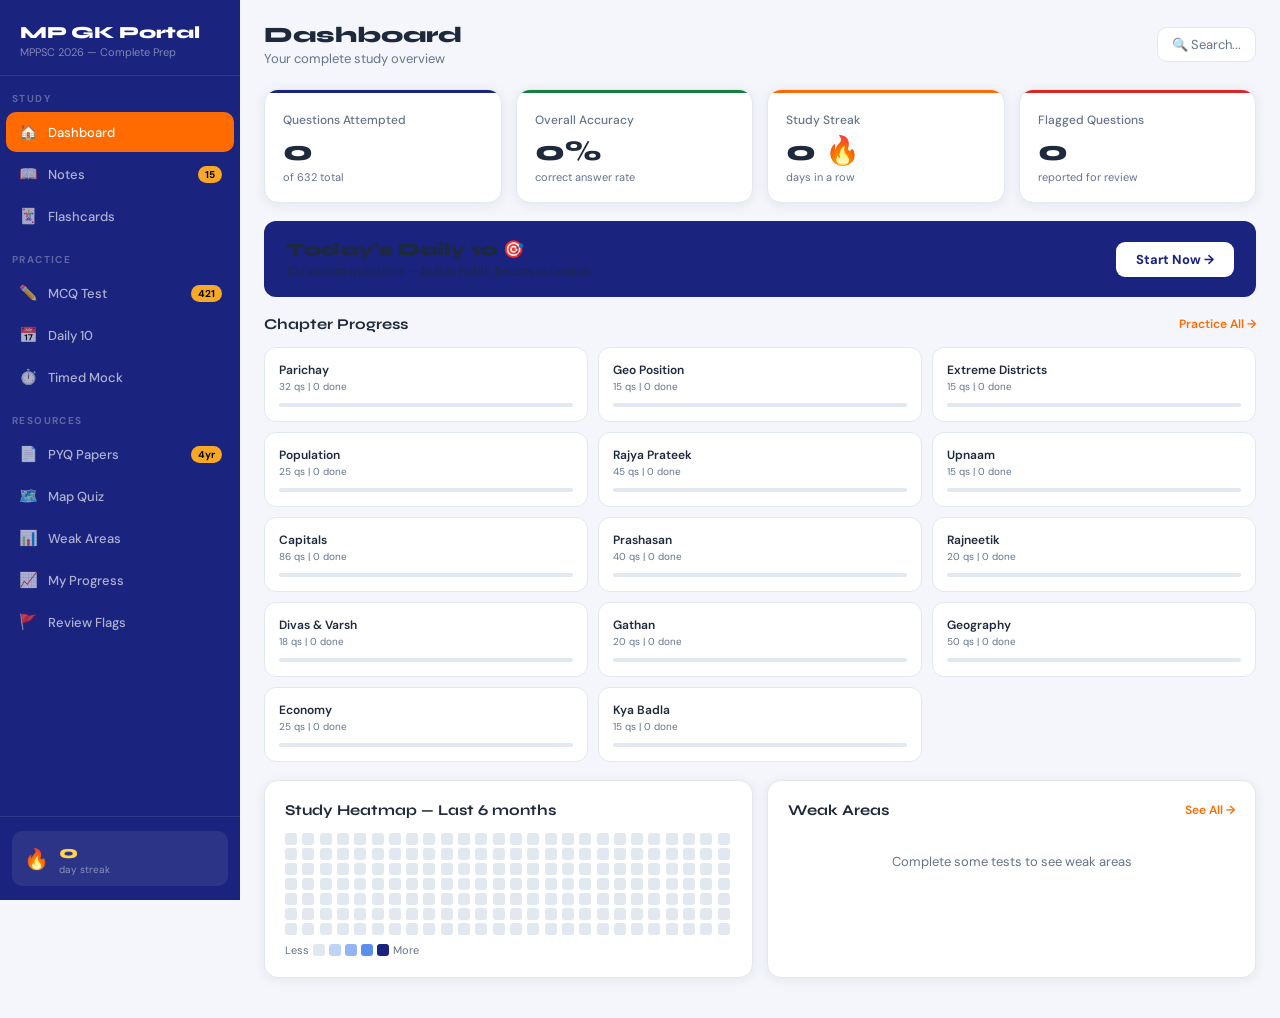
==== commit 1922827e: "Add files via upload" ====
--- a/index.html
+++ b/index.html
@@ -11,8 +11,13 @@
 <!-- SIDEBAR -->
 <nav class="sidebar" id="sidebar">
 <div class="logo">
+<div style="display:flex;align-items:center;justify-content:space-between">
+<div>
 <div class="logo-title">MP GK Portal</div>
 <div class="logo-sub">MPPSC 2026 — Complete Prep</div>
+</div>
+<button class="sidebar-close" onclick="toggleSidebar()" title="Close menu">✕</button>
+</div>
 </div>
 <div class="nav-section">Study</div>
 <div class="nav-item active" onclick="showPage('dashboard')"><span class="ni">🏠</span>Dashboard</div>
@@ -24,6 +29,7 @@
 <div class="nav-item" onclick="showPage('timed')"><span class="ni">⏱️</span>Timed Mock</div>
 <div class="nav-section">Resources</div>
 <div class="nav-item" onclick="showPage('pyq')"><span class="ni">📄</span>PYQ Papers<span class="nav-badge">4yr</span></div>
+<div class="nav-item" onclick="showPage('maps')"><span class="ni">🗺️</span>Map Quiz</div>
 <div class="nav-item" onclick="showPage('weakareas')"><span class="ni">📊</span>Weak Areas</div>
 <div class="nav-item" onclick="showPage('progress')"><span class="ni">📈</span>My Progress</div>
 <div class="nav-item" onclick="showPage('review')">
@@ -274,6 +280,19 @@
 <div style="font-size:12px;color:var(--muted);margin-top:4px">2021 papers have full MCQ practice (100 Qs each). Click <b>Practice MCQs</b> to attempt questions here, or <b>Download</b> to get the official PDF. 2021 Paper 1 (General Studies) and Paper 2 (Aptitude & GS-II) are fully available.</div>
 </div>
 <div id="pyq-list"></div>
+</div>
+<!-- ═══ MAP QUIZ ═══ -->
+<div class="page" id="page-maps">
+<div style="display:flex;align-items:center;justify-content:space-between;margin-bottom:14px;flex-wrap:wrap;gap:8px">
+<div>
+<div style="font-family:'Syne',sans-serif;font-size:17px;font-weight:800">🗺️ Map Quiz</div>
+<div style="font-size:12px;color:var(--muted)">India states · MP divisions · MP districts — MCQ & typing modes</div>
+</div>
+<a href="maps.html" target="_blank" style="padding:9px 18px;background:var(--navy);color:#fff;border-radius:10px;font-size:12px;font-weight:700;text-decoration:none">Open Full Screen ↗</a>
+</div>
+<div style="background:var(--card);border-radius:var(--radius);border:1px solid var(--border);overflow:hidden;box-shadow:var(--shadow)">
+<iframe src="maps.html" style="width:100%;height:75vh;border:none;display:block" id="map-iframe"></iframe>
+</div>
 </div>
 <!-- ═══ WEAK AREAS ═══ -->
 <div class="page" id="page-weakareas">
@@ -354,20 +373,6 @@
 <script src="data_pyq.js"></script>
 <script src="data_notes.js"></script>
 <script src="app.js"></script>
-<!-- SIDEBAR CLOSE — fires on any nav interaction on mobile -->
-<script>
-function closeSidebarMobile() {
-  if (window.innerWidth <= 900) {
-    document.getElementById('sidebar').classList.remove('open');
-  }
-}
-(function(){
-  var orig = window.showPage;
-  window.showPage = function(id){
-    if(orig) orig(id);
-    closeSidebarMobile();
-  };
-})();
-</script>
+<!-- closeSidebarMobile() and showPage() are defined in app.js -->
 </body>
 </html>
--- a/style.css
+++ b/style.css
@@ -19,6 +19,8 @@
 .streak-days{font-size:18px;font-weight:800;color:#FFD54F;font-family:'Syne',sans-serif}
 .streak-lbl{font-size:10px;color:rgba(255,255,255,.45)}
 .streak-info{flex:1}
+.sidebar-close{display:none;background:rgba(255,255,255,.15);border:none;color:#fff;font-size:16px;width:30px;height:30px;border-radius:8px;cursor:pointer;align-items:center;justify-content:center;flex-shrink:0;transition:background .15s}
+.sidebar-close:hover{background:rgba(255,255,255,.3)}
 
 /* MAIN */
 .main{margin-left:240px;min-height:100vh;padding:22px 24px}
@@ -234,6 +236,7 @@
   .sidebar{transform:translateX(-240px)}.sidebar.open{transform:translateX(0)}
   .main{margin-left:0;padding:14px}
   .hamburger{display:block}
+  .sidebar-close{display:flex}
   .grid-4,.grid-3{grid-template-columns:repeat(2,1fr)}
   .ch-grid{grid-template-columns:repeat(2,1fr)}
   .notes-layout{grid-template-columns:1fr}
